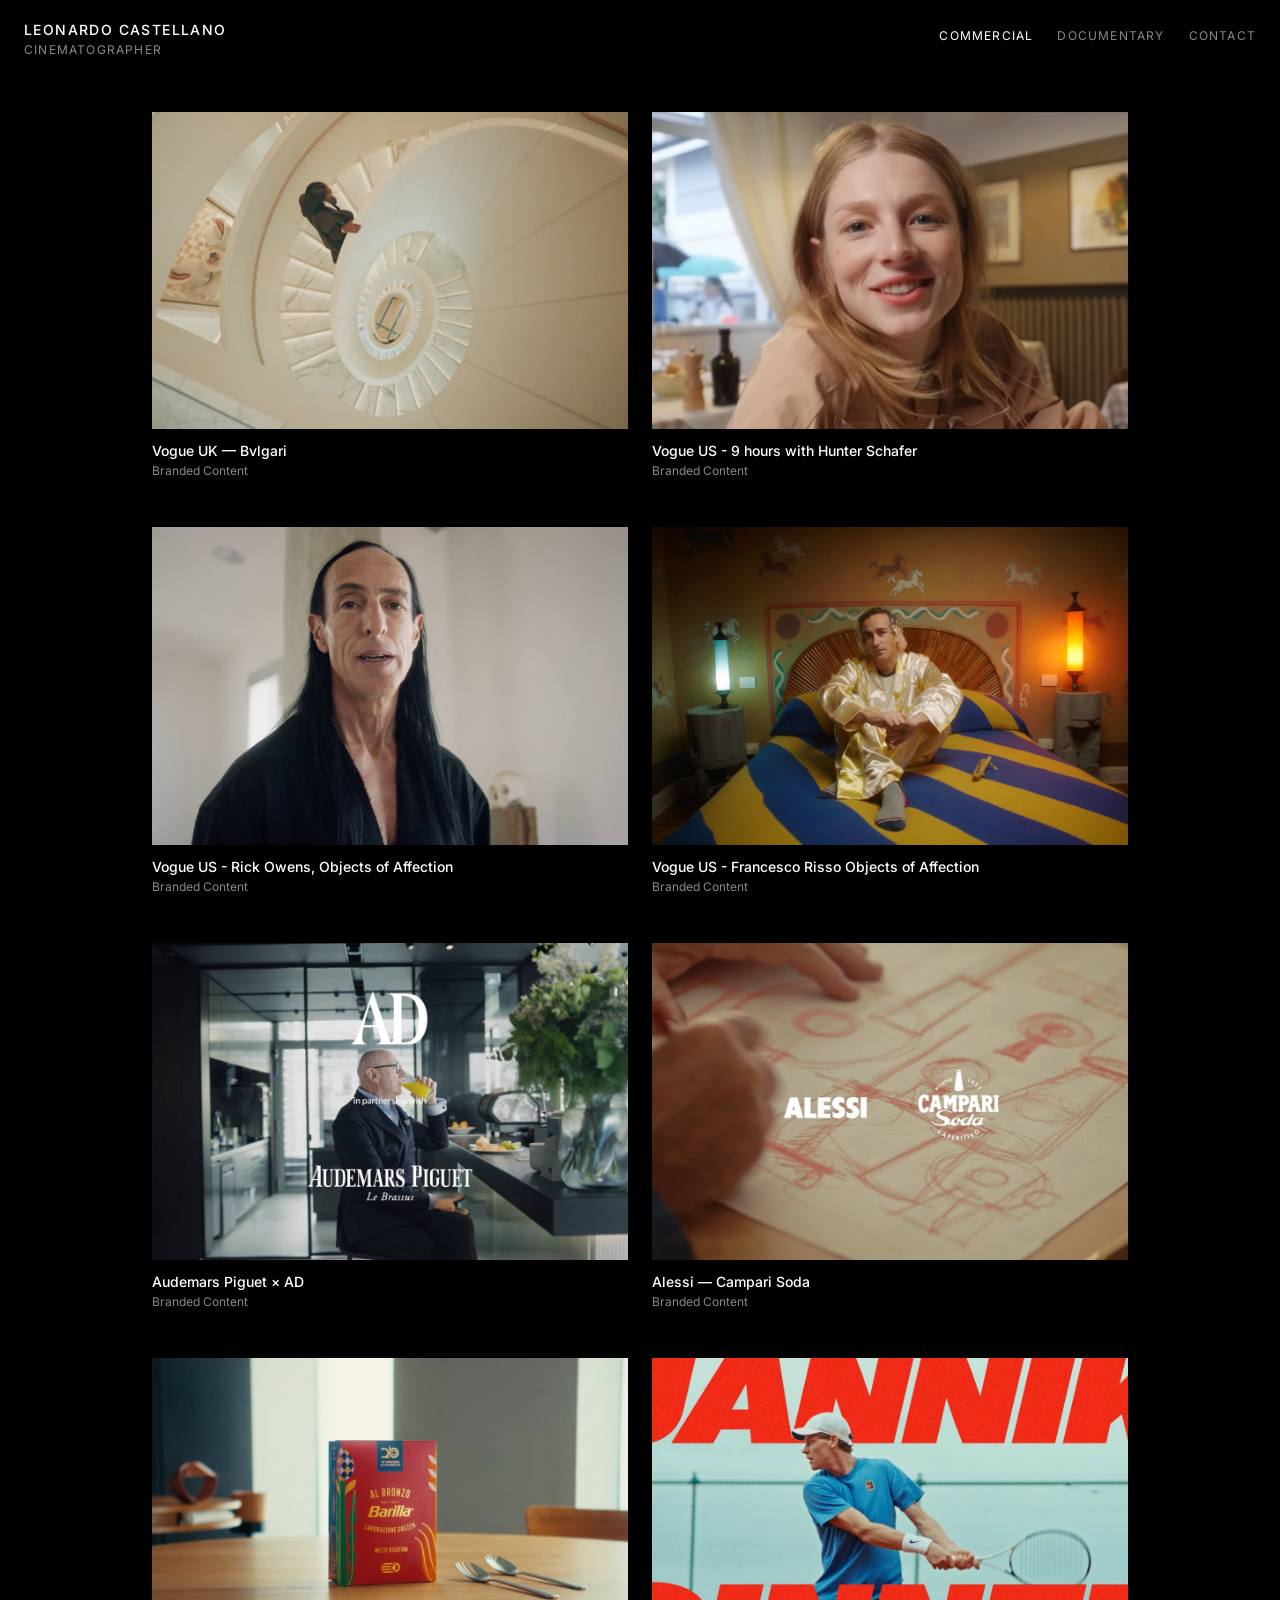
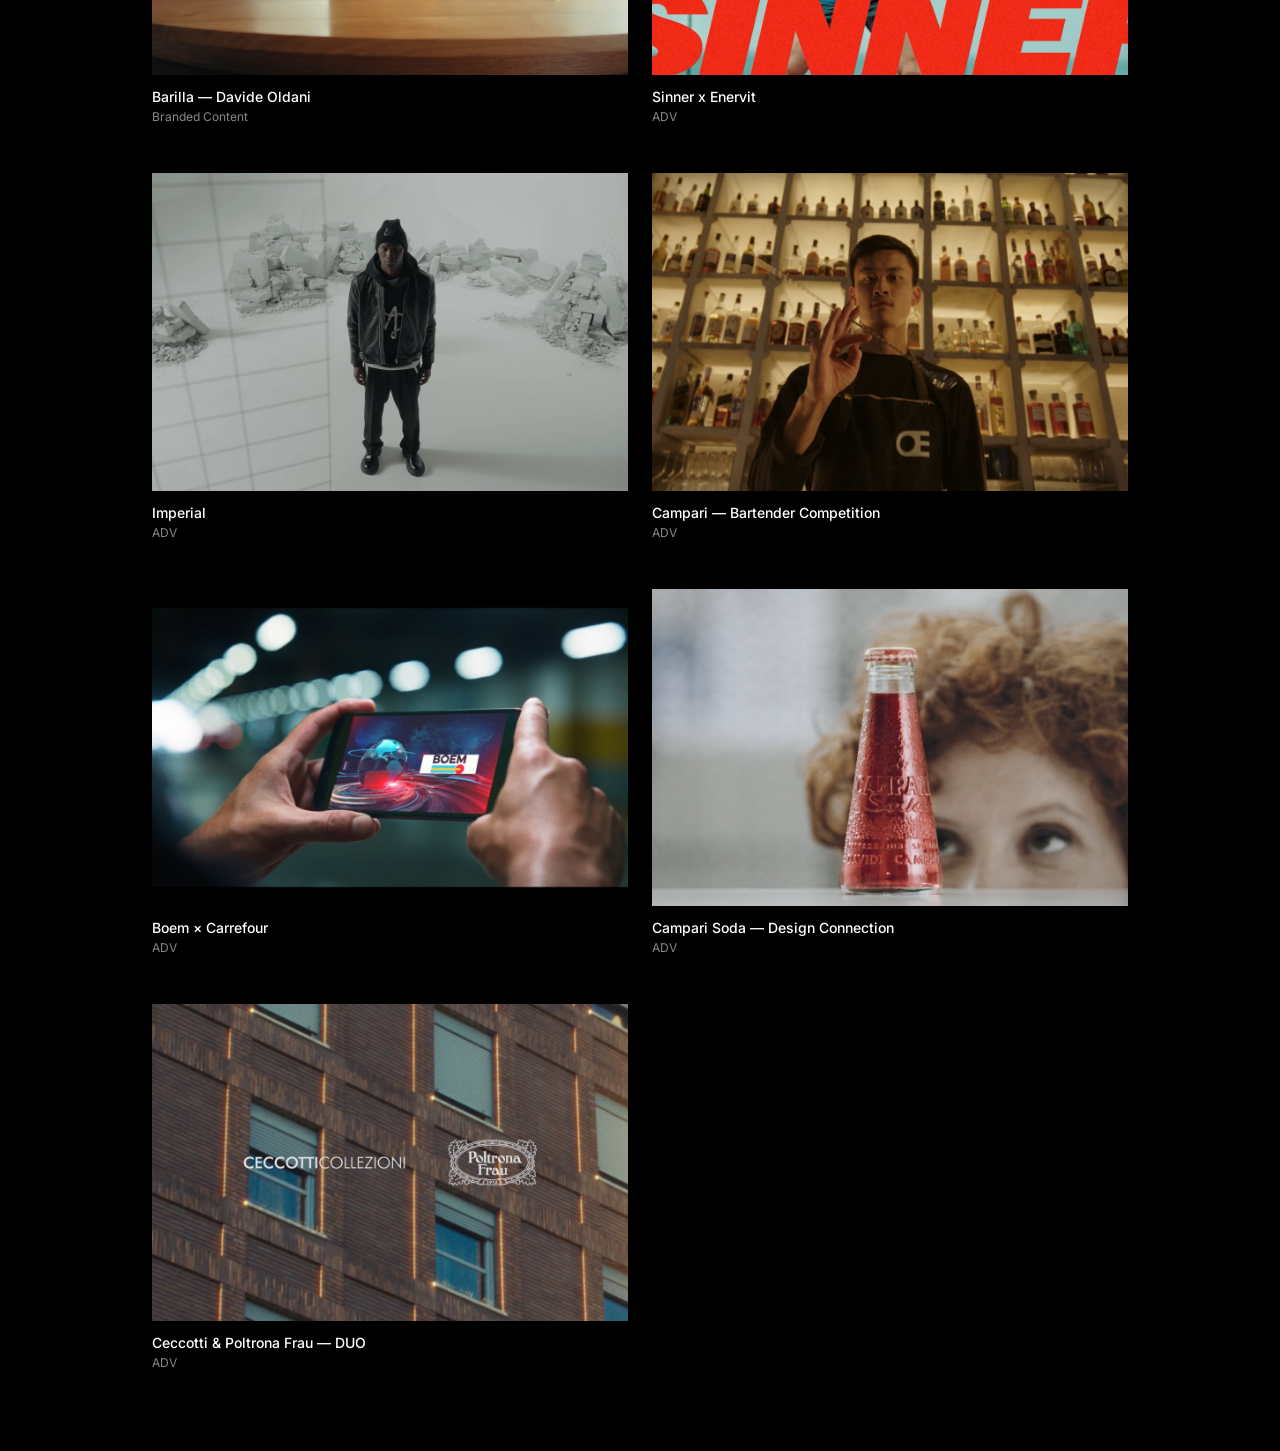
==== index.html @ 3273410c "deploy: bfc79e829a1a0420938730c8685991fc75ec644e bambooflags/leonardocastellano-source@bfc79e829a1a0" ====
<!DOCTYPE html><html lang="en"> <head><meta charset="UTF-8"><meta name="viewport" content="width=device-width, initial-scale=1.0"><meta name="description" content="Cinematographer based in Milan. Commercial work for Hermès, Miu Miu, Vogue US, Campari, Audemars Piguet, Schwarzkopf, and more. Co-founder of Panino Films."><link rel="canonical" href="https://leonardocastellano.com/"><!-- Open Graph --><meta property="og:type" content="website"><meta property="og:url" content="https://leonardocastellano.com/"><meta property="og:title" content="Leonardo Castellano — Cinematographer"><meta property="og:description" content="Cinematographer based in Milan. Commercial work for Hermès, Miu Miu, Vogue US, Campari, Audemars Piguet, Schwarzkopf, and more. Co-founder of Panino Films."><meta property="og:site_name" content="Leonardo Castellano"><meta property="og:image" content="https://leonardocastellano.com/images/com_vogue.jpg"><meta property="og:image:width" content="1200"><meta property="og:image:height" content="800"><!-- Twitter Card --><meta name="twitter:card" content="summary_large_image"><meta name="twitter:title" content="Leonardo Castellano — Cinematographer"><meta name="twitter:description" content="Cinematographer based in Milan. Commercial work for Hermès, Miu Miu, Vogue US, Campari, Audemars Piguet, Schwarzkopf, and more. Co-founder of Panino Films."><meta name="twitter:image" content="https://leonardocastellano.com/images/com_vogue.jpg"><title>Leonardo Castellano — Cinematographer</title><link rel="preconnect" href="https://fonts.googleapis.com"><link rel="preconnect" href="https://fonts.gstatic.com" crossorigin><link href="https://fonts.googleapis.com/css2?family=Inter:wght@300;400;500&display=swap" rel="stylesheet"><link rel="icon" type="image/svg+xml" href="/favicon.svg"><link rel="icon" type="image/x-icon" href="/favicon.ico"><!-- JSON-LD structured data --><script type="application/ld+json">{"@context":"https://schema.org","@type":"Person","name":"Leonardo Castellano","jobTitle":"Cinematographer","url":"https://leonardocastellano.com","sameAs":["https://www.instagram.com/leocast_/","https://www.linkedin.com/in/leonardo-castellano-b38709131/","https://www.imdb.com/name/nm10635795/","https://vimeo.com/leonardocastellano"],"worksFor":{"@type":"Organization","name":"Panino Films","url":"https://www.paninofilms.com/"},"address":{"@type":"PostalAddress","addressLocality":"Milan","addressCountry":"IT"}}</script><link rel="stylesheet" href="/_astro/contact.DAn-F2_I.css"></head> <body class="min-h-screen bg-(--color-bg) text-(--color-text)">  <nav class="fixed top-0 left-0 right-0 z-50 flex items-start justify-between px-6 py-5 bg-(--color-bg)"> <div> <a href="/" class="block text-sm font-medium uppercase tracking-widest text-(--color-text) hover:opacity-70 transition-opacity">
Leonardo Castellano
</a> <span class="block text-xs uppercase tracking-widest text-(--color-muted) mt-0.5">
cinematographer
</span> </div> <ul class="flex gap-6 items-center mt-0.5"> <li> <a href="/" class="text-xs uppercase tracking-widest transition-colors text-(--color-text)"> Commercial </a> </li><li> <a href="/documentary" class="text-xs uppercase tracking-widest transition-colors text-(--color-muted) hover:text-(--color-text)"> Documentary </a> </li><li> <a href="/contact" class="text-xs uppercase tracking-widest transition-colors text-(--color-muted) hover:text-(--color-text)"> Contact </a> </li> </ul> </nav> <main class="pt-28 px-6 pb-20 max-w-5xl mx-auto"> <div class="grid grid-cols-1 md:grid-cols-2 gap-x-6 gap-y-12"> <article class="group cursor-pointer" data-vimeo="1166902913"> <div class="w-full overflow-hidden bg-(--color-placeholder)" style="aspect-ratio: 3/2;"> <img src="/images/vimeo_1166902913.jpg" alt="Vogue UK — Bvlgari" class="w-full h-full object-cover transition-opacity duration-300 group-hover:opacity-80"> </div> <div class="mt-3"> <p class="text-sm font-medium text-(--color-text)">Vogue UK — Bvlgari</p> <p class="text-xs text-(--color-muted) mt-0.5">Branded Content</p> </div> </article><article class="group cursor-pointer" data-vimeo="885307646"> <div class="w-full overflow-hidden bg-(--color-placeholder)" style="aspect-ratio: 3/2;"> <img src="/images/vimeo_885307646.jpg" alt="Vogue US - 9 hours with Hunter Schafer" class="w-full h-full object-cover transition-opacity duration-300 group-hover:opacity-80"> </div> <div class="mt-3"> <p class="text-sm font-medium text-(--color-text)">Vogue US - 9 hours with Hunter Schafer</p> <p class="text-xs text-(--color-muted) mt-0.5">Branded Content</p> </div> </article><article class="group cursor-pointer" data-vimeo="912319725"> <div class="w-full overflow-hidden bg-(--color-placeholder)" style="aspect-ratio: 3/2;"> <img src="/images/vimeo_912319725.jpg" alt="Vogue US - Rick Owens, Objects of Affection" class="w-full h-full object-cover transition-opacity duration-300 group-hover:opacity-80"> </div> <div class="mt-3"> <p class="text-sm font-medium text-(--color-text)">Vogue US - Rick Owens, Objects of Affection</p> <p class="text-xs text-(--color-muted) mt-0.5">Branded Content</p> </div> </article><article class="group cursor-pointer" data-vimeo="643561448"> <div class="w-full overflow-hidden bg-(--color-placeholder)" style="aspect-ratio: 3/2;"> <img src="/images/vimeo_643561448.jpg" alt="Vogue US - Francesco Risso Objects of Affection" class="w-full h-full object-cover transition-opacity duration-300 group-hover:opacity-80"> </div> <div class="mt-3"> <p class="text-sm font-medium text-(--color-text)">Vogue US - Francesco Risso Objects of Affection</p> <p class="text-xs text-(--color-muted) mt-0.5">Branded Content</p> </div> </article><article class="group cursor-pointer" data-vimeo="969770645"> <div class="w-full overflow-hidden bg-(--color-placeholder)" style="aspect-ratio: 3/2;"> <img src="/images/vimeo_969770645.jpg" alt="Audemars Piguet × AD" class="w-full h-full object-cover transition-opacity duration-300 group-hover:opacity-80"> </div> <div class="mt-3"> <p class="text-sm font-medium text-(--color-text)">Audemars Piguet × AD</p> <p class="text-xs text-(--color-muted) mt-0.5">Branded Content</p> </div> </article><article class="group cursor-pointer" data-vimeo="793425584"> <div class="w-full overflow-hidden bg-(--color-placeholder)" style="aspect-ratio: 3/2;"> <img src="/images/vimeo_793425584.jpg" alt="Alessi — Campari Soda" class="w-full h-full object-cover transition-opacity duration-300 group-hover:opacity-80"> </div> <div class="mt-3"> <p class="text-sm font-medium text-(--color-text)">Alessi — Campari Soda</p> <p class="text-xs text-(--color-muted) mt-0.5">Branded Content</p> </div> </article><article class="group cursor-pointer" data-vimeo="885730419"> <div class="w-full overflow-hidden bg-(--color-placeholder)" style="aspect-ratio: 3/2;"> <img src="/images/vimeo_885730419.jpg" alt="Barilla — Davide Oldani" class="w-full h-full object-cover transition-opacity duration-300 group-hover:opacity-80"> </div> <div class="mt-3"> <p class="text-sm font-medium text-(--color-text)">Barilla — Davide Oldani</p> <p class="text-xs text-(--color-muted) mt-0.5">Branded Content</p> </div> </article><article class="group cursor-pointer" data-vimeo="1167198374"> <div class="w-full overflow-hidden bg-(--color-placeholder)" style="aspect-ratio: 3/2;"> <img src="/images/vimeo_1167198374.jpg" alt="Sinner x Enervit" class="w-full h-full object-cover transition-opacity duration-300 group-hover:opacity-80"> </div> <div class="mt-3"> <p class="text-sm font-medium text-(--color-text)">Sinner x Enervit</p> <p class="text-xs text-(--color-muted) mt-0.5">ADV</p> </div> </article><article class="group cursor-pointer" data-vimeo="1019816028"> <div class="w-full overflow-hidden bg-(--color-placeholder)" style="aspect-ratio: 3/2;"> <img src="/images/vimeo_1019816028.jpg" alt="Imperial" class="w-full h-full object-cover transition-opacity duration-300 group-hover:opacity-80"> </div> <div class="mt-3"> <p class="text-sm font-medium text-(--color-text)">Imperial</p> <p class="text-xs text-(--color-muted) mt-0.5">ADV</p> </div> </article><article class="group cursor-pointer" data-vimeo="829504361"> <div class="w-full overflow-hidden bg-(--color-placeholder)" style="aspect-ratio: 3/2;"> <img src="/images/vimeo_829504361.jpg" alt="Campari — Bartender Competition" class="w-full h-full object-cover transition-opacity duration-300 group-hover:opacity-80"> </div> <div class="mt-3"> <p class="text-sm font-medium text-(--color-text)">Campari — Bartender Competition</p> <p class="text-xs text-(--color-muted) mt-0.5">ADV</p> </div> </article><article class="group cursor-pointer" data-vimeo="1013064742"> <div class="w-full overflow-hidden bg-(--color-placeholder)" style="aspect-ratio: 3/2;"> <img src="/images/vimeo_1013064742.jpg" alt="Boem × Carrefour" class="w-full h-full object-cover transition-opacity duration-300 group-hover:opacity-80"> </div> <div class="mt-3"> <p class="text-sm font-medium text-(--color-text)">Boem × Carrefour</p> <p class="text-xs text-(--color-muted) mt-0.5">ADV</p> </div> </article><article class="group cursor-pointer" data-vimeo="500476100"> <div class="w-full overflow-hidden bg-(--color-placeholder)" style="aspect-ratio: 3/2;"> <img src="/images/vimeo_500476100.jpg" alt="Campari Soda — Design Connection" class="w-full h-full object-cover transition-opacity duration-300 group-hover:opacity-80"> </div> <div class="mt-3"> <p class="text-sm font-medium text-(--color-text)">Campari Soda — Design Connection</p> <p class="text-xs text-(--color-muted) mt-0.5">ADV</p> </div> </article><article class="group cursor-pointer" data-vimeo="822110959"> <div class="w-full overflow-hidden bg-(--color-placeholder)" style="aspect-ratio: 3/2;"> <img src="/images/vimeo_822110959.jpg" alt="Ceccotti &#38; Poltrona Frau — DUO" class="w-full h-full object-cover transition-opacity duration-300 group-hover:opacity-80"> </div> <div class="mt-3"> <p class="text-sm font-medium text-(--color-text)">Ceccotti &amp; Poltrona Frau — DUO</p> <p class="text-xs text-(--color-muted) mt-0.5">ADV</p> </div> </article> </div> </main>  <div id="lightbox" class="fixed inset-0 z-[200] flex items-center justify-center bg-black/95 opacity-0 pointer-events-none transition-opacity duration-300" role="dialog" aria-modal="true" aria-label="Video player"> <button id="lightbox-close" class="absolute top-5 right-6 text-2xl leading-none text-white/50 hover:text-white transition-colors" aria-label="Close">✕</button> <div class="w-[90vw] max-w-4xl" style="aspect-ratio: 16/9;"> <iframe id="lightbox-iframe" class="w-full h-full" frameborder="0" allow="autoplay; fullscreen; picture-in-picture" allowfullscreen></iframe> </div> </div> <script type="module">const o=document.getElementById("lightbox"),c=document.getElementById("lightbox-iframe"),d=document.getElementById("lightbox-close");function s(e){c.src=e,o.classList.remove("opacity-0","pointer-events-none"),document.body.style.overflow="hidden"}function n(){o.classList.add("opacity-0","pointer-events-none"),c.src="",document.body.style.overflow=""}d?.addEventListener("click",n);o.addEventListener("click",e=>{e.target===o&&n()});document.addEventListener("keydown",e=>{e.key==="Escape"&&n()});document.querySelectorAll("[data-vimeo]").forEach(e=>{e.addEventListener("click",()=>{const t=e.dataset.vimeo,i=e.dataset.vimeoHash;if(t){const a=i?`&h=${i}`:"";s(`https://player.vimeo.com/video/${t}?autoplay=1${a}&color=ffffff&title=0&byline=0&portrait=0`)}})});document.querySelectorAll("[data-youtube]").forEach(e=>{e.addEventListener("click",()=>{const t=e.dataset.youtube;t&&s(`https://www.youtube.com/embed/${t}?autoplay=1`)})});</script> </body></html>
---- _astro/contact.DAn-F2_I.css ----
/*! tailwindcss v4.1.18 | MIT License | https://tailwindcss.com */@layer properties{@supports (((-webkit-hyphens:none)) and (not (margin-trim:inline))) or ((-moz-orient:inline) and (not (color:rgb(from red r g b)))){*,:before,:after,::backdrop{--tw-leading:initial;--tw-font-weight:initial;--tw-tracking:initial;--tw-backdrop-blur:initial;--tw-backdrop-brightness:initial;--tw-backdrop-contrast:initial;--tw-backdrop-grayscale:initial;--tw-backdrop-hue-rotate:initial;--tw-backdrop-invert:initial;--tw-backdrop-opacity:initial;--tw-backdrop-saturate:initial;--tw-backdrop-sepia:initial;--tw-duration:initial}}}@layer theme{:root,:host{--font-sans:"Inter",sans-serif;--font-mono:ui-monospace,SFMono-Regular,Menlo,Monaco,Consolas,"Liberation Mono","Courier New",monospace;--color-black:#000;--color-white:#fff;--spacing:.25rem;--container-4xl:56rem;--container-5xl:64rem;--text-xs:.75rem;--text-xs--line-height:calc(1/.75);--text-sm:.875rem;--text-sm--line-height:calc(1.25/.875);--text-lg:1.125rem;--text-lg--line-height:calc(1.75/1.125);--text-2xl:1.5rem;--text-2xl--line-height:calc(2/1.5);--font-weight-light:300;--font-weight-medium:500;--tracking-wide:.025em;--tracking-widest:.1em;--default-transition-duration:.15s;--default-transition-timing-function:cubic-bezier(.4,0,.2,1);--default-font-family:var(--font-sans);--default-mono-font-family:var(--font-mono);--color-bg:#000;--color-text:#fff;--color-muted:#888;--color-placeholder:#1a1a1a}}@layer base{*,:after,:before,::backdrop{box-sizing:border-box;border:0 solid;margin:0;padding:0}::file-selector-button{box-sizing:border-box;border:0 solid;margin:0;padding:0}html,:host{-webkit-text-size-adjust:100%;tab-size:4;line-height:1.5;font-family:var(--default-font-family,ui-sans-serif,system-ui,sans-serif,"Apple Color Emoji","Segoe UI Emoji","Segoe UI Symbol","Noto Color Emoji");font-feature-settings:var(--default-font-feature-settings,normal);font-variation-settings:var(--default-font-variation-settings,normal);-webkit-tap-highlight-color:transparent}hr{height:0;color:inherit;border-top-width:1px}abbr:where([title]){-webkit-text-decoration:underline dotted;text-decoration:underline dotted}h1,h2,h3,h4,h5,h6{font-size:inherit;font-weight:inherit}a{color:inherit;-webkit-text-decoration:inherit;text-decoration:inherit}b,strong{font-weight:bolder}code,kbd,samp,pre{font-family:var(--default-mono-font-family,ui-monospace,SFMono-Regular,Menlo,Monaco,Consolas,"Liberation Mono","Courier New",monospace);font-feature-settings:var(--default-mono-font-feature-settings,normal);font-variation-settings:var(--default-mono-font-variation-settings,normal);font-size:1em}small{font-size:80%}sub,sup{vertical-align:baseline;font-size:75%;line-height:0;position:relative}sub{bottom:-.25em}sup{top:-.5em}table{text-indent:0;border-color:inherit;border-collapse:collapse}:-moz-focusring{outline:auto}progress{vertical-align:baseline}summary{display:list-item}ol,ul,menu{list-style:none}img,svg,video,canvas,audio,iframe,embed,object{vertical-align:middle;display:block}img,video{max-width:100%;height:auto}button,input,select,optgroup,textarea{font:inherit;font-feature-settings:inherit;font-variation-settings:inherit;letter-spacing:inherit;color:inherit;opacity:1;background-color:#0000;border-radius:0}::file-selector-button{font:inherit;font-feature-settings:inherit;font-variation-settings:inherit;letter-spacing:inherit;color:inherit;opacity:1;background-color:#0000;border-radius:0}:where(select:is([multiple],[size])) optgroup{font-weight:bolder}:where(select:is([multiple],[size])) optgroup option{padding-inline-start:20px}::file-selector-button{margin-inline-end:4px}::placeholder{opacity:1}@supports (not ((-webkit-appearance:-apple-pay-button))) or (contain-intrinsic-size:1px){::placeholder{color:currentColor}@supports (color:color-mix(in lab,red,red)){::placeholder{color:color-mix(in oklab,currentcolor 50%,transparent)}}}textarea{resize:vertical}::-webkit-search-decoration{-webkit-appearance:none}::-webkit-date-and-time-value{min-height:1lh;text-align:inherit}::-webkit-datetime-edit{display:inline-flex}::-webkit-datetime-edit-fields-wrapper{padding:0}::-webkit-datetime-edit{padding-block:0}::-webkit-datetime-edit-year-field{padding-block:0}::-webkit-datetime-edit-month-field{padding-block:0}::-webkit-datetime-edit-day-field{padding-block:0}::-webkit-datetime-edit-hour-field{padding-block:0}::-webkit-datetime-edit-minute-field{padding-block:0}::-webkit-datetime-edit-second-field{padding-block:0}::-webkit-datetime-edit-millisecond-field{padding-block:0}::-webkit-datetime-edit-meridiem-field{padding-block:0}::-webkit-calendar-picker-indicator{line-height:1}:-moz-ui-invalid{box-shadow:none}button,input:where([type=button],[type=reset],[type=submit]){appearance:button}::file-selector-button{appearance:button}::-webkit-inner-spin-button{height:auto}::-webkit-outer-spin-button{height:auto}[hidden]:where(:not([hidden=until-found])){display:none!important}}@layer components;@layer utilities{.pointer-events-none{pointer-events:none}.absolute{position:absolute}.fixed{position:fixed}.static{position:static}.inset-0{inset:calc(var(--spacing)*0)}.top-0{top:calc(var(--spacing)*0)}.top-5{top:calc(var(--spacing)*5)}.right-0{right:calc(var(--spacing)*0)}.right-6{right:calc(var(--spacing)*6)}.left-0{left:calc(var(--spacing)*0)}.z-50{z-index:50}.z-\[200\]{z-index:200}.mx-auto{margin-inline:auto}.mt-0\.5{margin-top:calc(var(--spacing)*.5)}.mt-3{margin-top:calc(var(--spacing)*3)}.mt-10{margin-top:calc(var(--spacing)*10)}.block{display:block}.flex{display:flex}.grid{display:grid}.hidden{display:none}.h-full{height:100%}.min-h-\[60vh\]{min-height:60vh}.min-h-screen{min-height:100vh}.w-\[90vw\]{width:90vw}.w-full{width:100%}.max-w-4xl{max-width:var(--container-4xl)}.max-w-5xl{max-width:var(--container-5xl)}.cursor-default{cursor:default}.cursor-pointer{cursor:pointer}.grid-cols-1{grid-template-columns:repeat(1,minmax(0,1fr))}.flex-col{flex-direction:column}.flex-wrap{flex-wrap:wrap}.items-center{align-items:center}.items-start{align-items:flex-start}.justify-between{justify-content:space-between}.justify-center{justify-content:center}.gap-6{gap:calc(var(--spacing)*6)}.gap-8{gap:calc(var(--spacing)*8)}.gap-x-6{column-gap:calc(var(--spacing)*6)}.gap-x-8{column-gap:calc(var(--spacing)*8)}.gap-y-4{row-gap:calc(var(--spacing)*4)}.gap-y-12{row-gap:calc(var(--spacing)*12)}.overflow-hidden{overflow:hidden}.bg-\(--color-bg\){background-color:var(--color-bg)}.bg-\(--color-placeholder\){background-color:var(--color-placeholder)}.bg-black\/95{background-color:#000000f2}@supports (color:color-mix(in lab,red,red)){.bg-black\/95{background-color:color-mix(in oklab,var(--color-black)95%,transparent)}}.object-cover{object-fit:cover}.px-6{padding-inline:calc(var(--spacing)*6)}.py-5{padding-block:calc(var(--spacing)*5)}.pt-28{padding-top:calc(var(--spacing)*28)}.pb-20{padding-bottom:calc(var(--spacing)*20)}.text-center{text-align:center}.text-2xl{font-size:var(--text-2xl);line-height:var(--tw-leading,var(--text-2xl--line-height))}.text-lg{font-size:var(--text-lg);line-height:var(--tw-leading,var(--text-lg--line-height))}.text-sm{font-size:var(--text-sm);line-height:var(--tw-leading,var(--text-sm--line-height))}.text-xs{font-size:var(--text-xs);line-height:var(--tw-leading,var(--text-xs--line-height))}.leading-none{--tw-leading:1;line-height:1}.font-light{--tw-font-weight:var(--font-weight-light);font-weight:var(--font-weight-light)}.font-medium{--tw-font-weight:var(--font-weight-medium);font-weight:var(--font-weight-medium)}.tracking-wide{--tw-tracking:var(--tracking-wide);letter-spacing:var(--tracking-wide)}.tracking-widest{--tw-tracking:var(--tracking-widest);letter-spacing:var(--tracking-widest)}.break-all{word-break:break-all}.text-\(--color-muted\){color:var(--color-muted)}.text-\(--color-text\){color:var(--color-text)}.text-white\/50{color:#ffffff80}@supports (color:color-mix(in lab,red,red)){.text-white\/50{color:color-mix(in oklab,var(--color-white)50%,transparent)}}.uppercase{text-transform:uppercase}.opacity-0{opacity:0}.backdrop-blur{--tw-backdrop-blur:blur(8px);-webkit-backdrop-filter:var(--tw-backdrop-blur,)var(--tw-backdrop-brightness,)var(--tw-backdrop-contrast,)var(--tw-backdrop-grayscale,)var(--tw-backdrop-hue-rotate,)var(--tw-backdrop-invert,)var(--tw-backdrop-opacity,)var(--tw-backdrop-saturate,)var(--tw-backdrop-sepia,);backdrop-filter:var(--tw-backdrop-blur,)var(--tw-backdrop-brightness,)var(--tw-backdrop-contrast,)var(--tw-backdrop-grayscale,)var(--tw-backdrop-hue-rotate,)var(--tw-backdrop-invert,)var(--tw-backdrop-opacity,)var(--tw-backdrop-saturate,)var(--tw-backdrop-sepia,)}.transition-colors{transition-property:color,background-color,border-color,outline-color,text-decoration-color,fill,stroke,--tw-gradient-from,--tw-gradient-via,--tw-gradient-to;transition-timing-function:var(--tw-ease,var(--default-transition-timing-function));transition-duration:var(--tw-duration,var(--default-transition-duration))}.transition-opacity{transition-property:opacity;transition-timing-function:var(--tw-ease,var(--default-transition-timing-function));transition-duration:var(--tw-duration,var(--default-transition-duration))}.duration-300{--tw-duration:.3s;transition-duration:.3s}@media(hover:hover){.group-hover\:opacity-80:is(:where(.group):hover *){opacity:.8}.hover\:text-\(--color-muted\):hover{color:var(--color-muted)}.hover\:text-\(--color-text\):hover{color:var(--color-text)}.hover\:text-white:hover{color:var(--color-white)}.hover\:opacity-70:hover{opacity:.7}}@media(min-width:48rem){.md\:grid-cols-2{grid-template-columns:repeat(2,minmax(0,1fr))}.md\:text-2xl{font-size:var(--text-2xl);line-height:var(--tw-leading,var(--text-2xl--line-height))}}}html{background-color:var(--color-bg);color:var(--color-text);font-family:var(--font-sans)}*{box-sizing:border-box}@property --tw-leading{syntax:"*";inherits:false}@property --tw-font-weight{syntax:"*";inherits:false}@property --tw-tracking{syntax:"*";inherits:false}@property --tw-backdrop-blur{syntax:"*";inherits:false}@property --tw-backdrop-brightness{syntax:"*";inherits:false}@property --tw-backdrop-contrast{syntax:"*";inherits:false}@property --tw-backdrop-grayscale{syntax:"*";inherits:false}@property --tw-backdrop-hue-rotate{syntax:"*";inherits:false}@property --tw-backdrop-invert{syntax:"*";inherits:false}@property --tw-backdrop-opacity{syntax:"*";inherits:false}@property --tw-backdrop-saturate{syntax:"*";inherits:false}@property --tw-backdrop-sepia{syntax:"*";inherits:false}@property --tw-duration{syntax:"*";inherits:false}
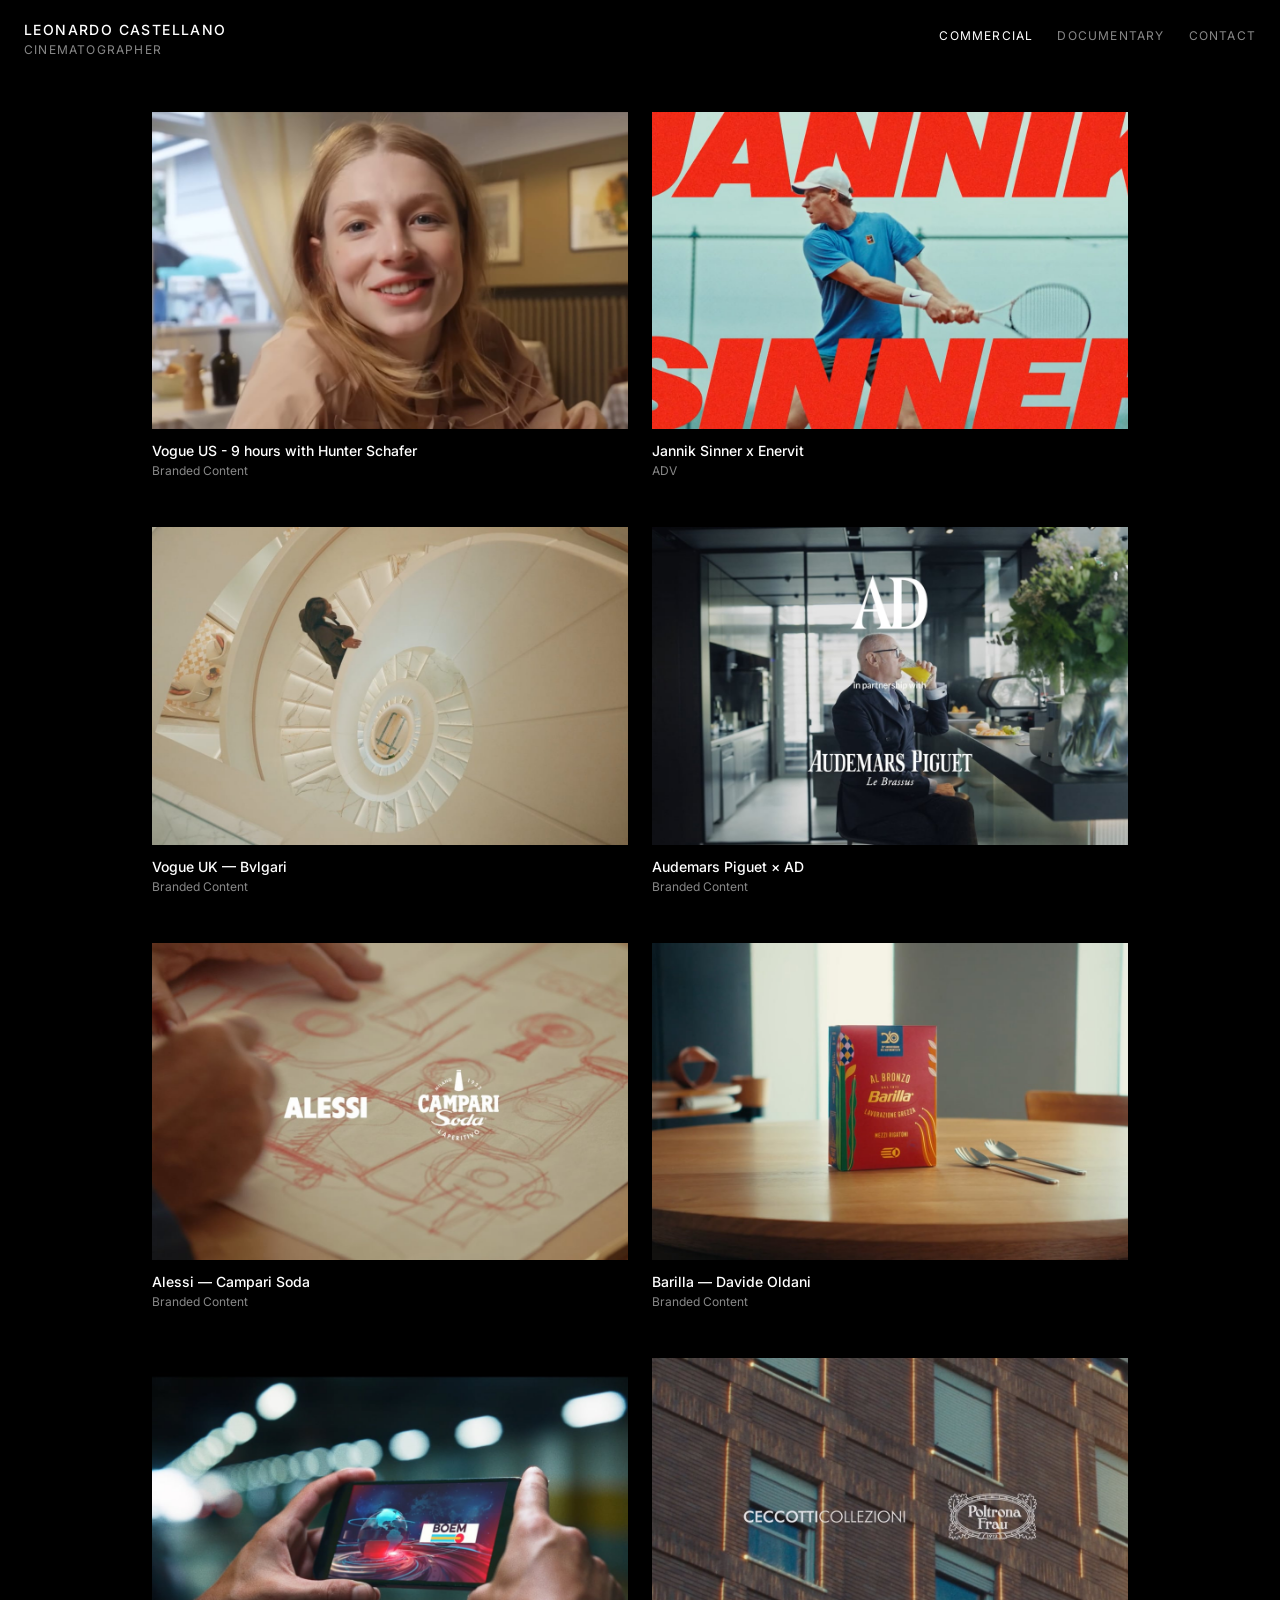
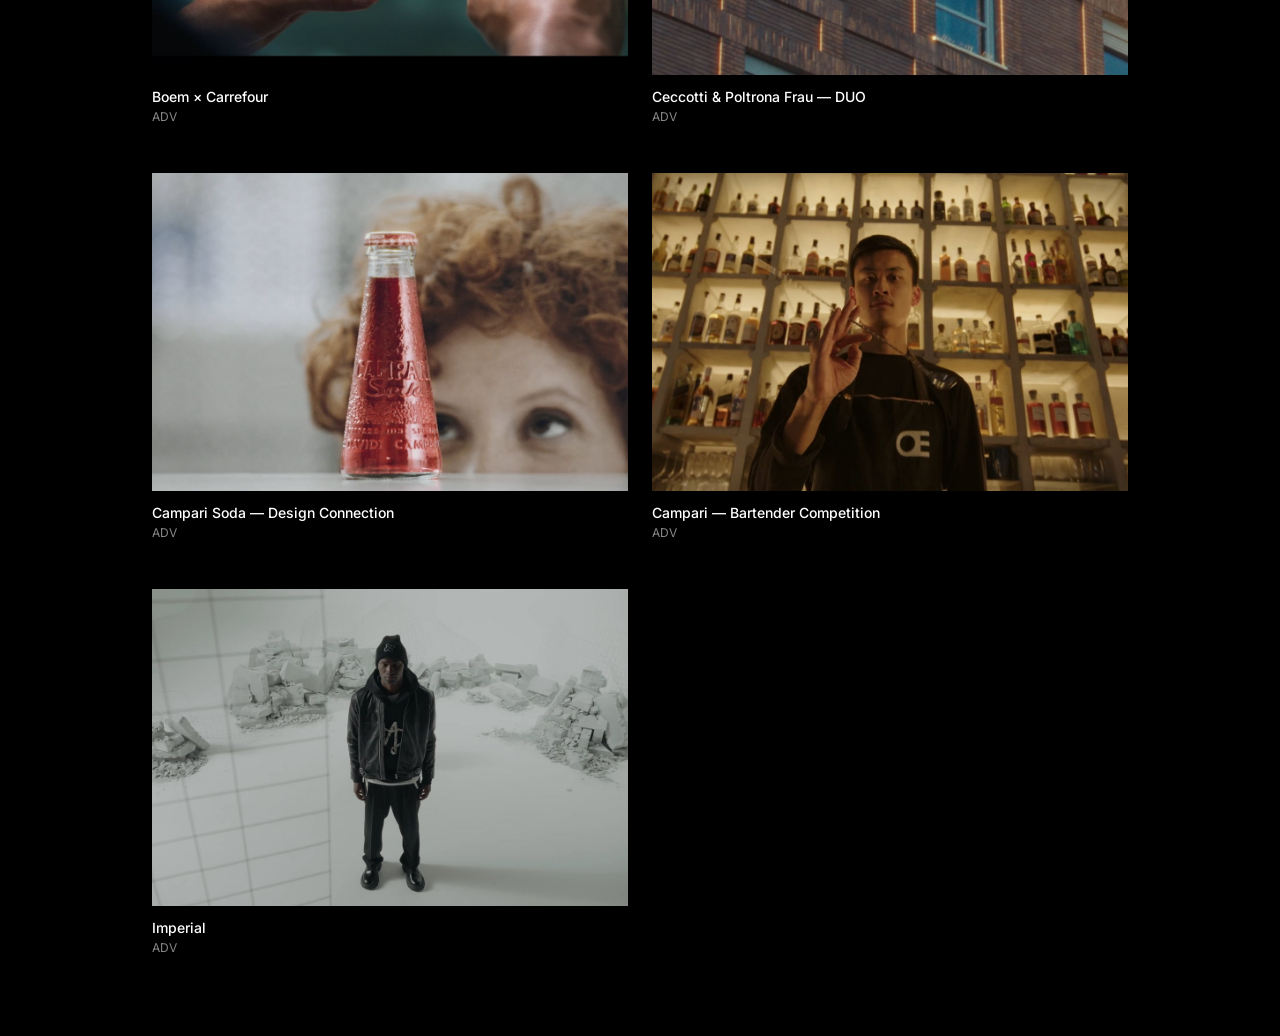
==== commit a0cefa62: "deploy: 3b341d45fa34cdeeb6518a6e934113beca490e65 bambooflags/leonardocastellano-source@3b341d45fa34c" ====
--- a/index.html
+++ b/index.html
@@ -1,5 +1,5 @@
-<!DOCTYPE html><html lang="en"> <head><meta charset="UTF-8"><meta name="viewport" content="width=device-width, initial-scale=1.0"><meta name="description" content="Cinematographer based in Milan. Commercial work for Hermès, Miu Miu, Vogue US, Campari, Audemars Piguet, Schwarzkopf, and more. Co-founder of Panino Films."><link rel="canonical" href="https://leonardocastellano.com/"><!-- Open Graph --><meta property="og:type" content="website"><meta property="og:url" content="https://leonardocastellano.com/"><meta property="og:title" content="Leonardo Castellano — Cinematographer"><meta property="og:description" content="Cinematographer based in Milan. Commercial work for Hermès, Miu Miu, Vogue US, Campari, Audemars Piguet, Schwarzkopf, and more. Co-founder of Panino Films."><meta property="og:site_name" content="Leonardo Castellano"><meta property="og:image" content="https://leonardocastellano.com/images/com_vogue.jpg"><meta property="og:image:width" content="1200"><meta property="og:image:height" content="800"><!-- Twitter Card --><meta name="twitter:card" content="summary_large_image"><meta name="twitter:title" content="Leonardo Castellano — Cinematographer"><meta name="twitter:description" content="Cinematographer based in Milan. Commercial work for Hermès, Miu Miu, Vogue US, Campari, Audemars Piguet, Schwarzkopf, and more. Co-founder of Panino Films."><meta name="twitter:image" content="https://leonardocastellano.com/images/com_vogue.jpg"><title>Leonardo Castellano — Cinematographer</title><link rel="preconnect" href="https://fonts.googleapis.com"><link rel="preconnect" href="https://fonts.gstatic.com" crossorigin><link href="https://fonts.googleapis.com/css2?family=Inter:wght@300;400;500&display=swap" rel="stylesheet"><link rel="icon" type="image/svg+xml" href="/favicon.svg"><link rel="icon" type="image/x-icon" href="/favicon.ico"><!-- JSON-LD structured data --><script type="application/ld+json">{"@context":"https://schema.org","@type":"Person","name":"Leonardo Castellano","jobTitle":"Cinematographer","url":"https://leonardocastellano.com","sameAs":["https://www.instagram.com/leocast_/","https://www.linkedin.com/in/leonardo-castellano-b38709131/","https://www.imdb.com/name/nm10635795/","https://vimeo.com/leonardocastellano"],"worksFor":{"@type":"Organization","name":"Panino Films","url":"https://www.paninofilms.com/"},"address":{"@type":"PostalAddress","addressLocality":"Milan","addressCountry":"IT"}}</script><link rel="stylesheet" href="/_astro/contact.DAn-F2_I.css"></head> <body class="min-h-screen bg-(--color-bg) text-(--color-text)">  <nav class="fixed top-0 left-0 right-0 z-50 flex items-start justify-between px-6 py-5 bg-(--color-bg)"> <div> <a href="/" class="block text-sm font-medium uppercase tracking-widest text-(--color-text) hover:opacity-70 transition-opacity">
+<!DOCTYPE html><html lang="en"> <head><meta charset="UTF-8"><meta name="viewport" content="width=device-width, initial-scale=1.0"><meta name="description" content="Cinematographer based in Milan. Commercial work for Hermès, Miu Miu, Vogue US, Campari, Audemars Piguet, Schwarzkopf, and more. Co-founder of Panino Films."><link rel="canonical" href="https://leonardocastellano.com/"><!-- Open Graph --><meta property="og:type" content="website"><meta property="og:url" content="https://leonardocastellano.com/"><meta property="og:title" content="Leonardo Castellano — Cinematographer"><meta property="og:description" content="Cinematographer based in Milan. Commercial work for Hermès, Miu Miu, Vogue US, Campari, Audemars Piguet, Schwarzkopf, and more. Co-founder of Panino Films."><meta property="og:site_name" content="Leonardo Castellano"><meta property="og:image" content="https://leonardocastellano.com/images/com_vogue.jpg"><meta property="og:image:width" content="1200"><meta property="og:image:height" content="800"><!-- Twitter Card --><meta name="twitter:card" content="summary_large_image"><meta name="twitter:title" content="Leonardo Castellano — Cinematographer"><meta name="twitter:description" content="Cinematographer based in Milan. Commercial work for Hermès, Miu Miu, Vogue US, Campari, Audemars Piguet, Schwarzkopf, and more. Co-founder of Panino Films."><meta name="twitter:image" content="https://leonardocastellano.com/images/com_vogue.jpg"><title>Leonardo Castellano — Cinematographer</title><link rel="preconnect" href="https://fonts.googleapis.com"><link rel="preconnect" href="https://fonts.gstatic.com" crossorigin><link href="https://fonts.googleapis.com/css2?family=Inter:wght@300;400;500&display=swap" rel="stylesheet"><link rel="icon" type="image/svg+xml" href="/favicon.svg"><link rel="icon" type="image/x-icon" href="/favicon.ico"><!-- JSON-LD structured data --><script type="application/ld+json">{"@context":"https://schema.org","@type":"Person","name":"Leonardo Castellano","jobTitle":"Cinematographer","url":"https://leonardocastellano.com","sameAs":["https://www.instagram.com/leocast_/","https://www.linkedin.com/in/leonardo-castellano-b38709131/","https://www.imdb.com/name/nm10635795/","https://vimeo.com/leonardocastellano"],"worksFor":{"@type":"Organization","name":"Panino Films","url":"https://www.paninofilms.com/"},"address":{"@type":"PostalAddress","addressLocality":"Milan","addressCountry":"IT"}}</script><link rel="stylesheet" href="/_astro/contact.BIBNfQE3.css"></head> <body class="min-h-screen bg-(--color-bg) text-(--color-text)">  <nav class="fixed top-0 left-0 right-0 z-50 bg-(--color-bg)"> <div class="flex items-start justify-between px-6 py-5"> <div> <a href="/" class="block text-sm font-medium uppercase tracking-widest text-(--color-text) hover:opacity-70 transition-opacity">
 Leonardo Castellano
 </a> <span class="block text-xs uppercase tracking-widest text-(--color-muted) mt-0.5">
 cinematographer
-</span> </div> <ul class="flex gap-6 items-center mt-0.5"> <li> <a href="/" class="text-xs uppercase tracking-widest transition-colors text-(--color-text)"> Commercial </a> </li><li> <a href="/documentary" class="text-xs uppercase tracking-widest transition-colors text-(--color-muted) hover:text-(--color-text)"> Documentary </a> </li><li> <a href="/contact" class="text-xs uppercase tracking-widest transition-colors text-(--color-muted) hover:text-(--color-text)"> Contact </a> </li> </ul> </nav> <main class="pt-28 px-6 pb-20 max-w-5xl mx-auto"> <div class="grid grid-cols-1 md:grid-cols-2 gap-x-6 gap-y-12"> <article class="group cursor-pointer" data-vimeo="1166902913"> <div class="w-full overflow-hidden bg-(--color-placeholder)" style="aspect-ratio: 3/2;"> <img src="/images/vimeo_1166902913.jpg" alt="Vogue UK — Bvlgari" class="w-full h-full object-cover transition-opacity duration-300 group-hover:opacity-80"> </div> <div class="mt-3"> <p class="text-sm font-medium text-(--color-text)">Vogue UK — Bvlgari</p> <p class="text-xs text-(--color-muted) mt-0.5">Branded Content</p> </div> </article><article class="group cursor-pointer" data-vimeo="885307646"> <div class="w-full overflow-hidden bg-(--color-placeholder)" style="aspect-ratio: 3/2;"> <img src="/images/vimeo_885307646.jpg" alt="Vogue US - 9 hours with Hunter Schafer" class="w-full h-full object-cover transition-opacity duration-300 group-hover:opacity-80"> </div> <div class="mt-3"> <p class="text-sm font-medium text-(--color-text)">Vogue US - 9 hours with Hunter Schafer</p> <p class="text-xs text-(--color-muted) mt-0.5">Branded Content</p> </div> </article><article class="group cursor-pointer" data-vimeo="912319725"> <div class="w-full overflow-hidden bg-(--color-placeholder)" style="aspect-ratio: 3/2;"> <img src="/images/vimeo_912319725.jpg" alt="Vogue US - Rick Owens, Objects of Affection" class="w-full h-full object-cover transition-opacity duration-300 group-hover:opacity-80"> </div> <div class="mt-3"> <p class="text-sm font-medium text-(--color-text)">Vogue US - Rick Owens, Objects of Affection</p> <p class="text-xs text-(--color-muted) mt-0.5">Branded Content</p> </div> </article><article class="group cursor-pointer" data-vimeo="643561448"> <div class="w-full overflow-hidden bg-(--color-placeholder)" style="aspect-ratio: 3/2;"> <img src="/images/vimeo_643561448.jpg" alt="Vogue US - Francesco Risso Objects of Affection" class="w-full h-full object-cover transition-opacity duration-300 group-hover:opacity-80"> </div> <div class="mt-3"> <p class="text-sm font-medium text-(--color-text)">Vogue US - Francesco Risso Objects of Affection</p> <p class="text-xs text-(--color-muted) mt-0.5">Branded Content</p> </div> </article><article class="group cursor-pointer" data-vimeo="969770645"> <div class="w-full overflow-hidden bg-(--color-placeholder)" style="aspect-ratio: 3/2;"> <img src="/images/vimeo_969770645.jpg" alt="Audemars Piguet × AD" class="w-full h-full object-cover transition-opacity duration-300 group-hover:opacity-80"> </div> <div class="mt-3"> <p class="text-sm font-medium text-(--color-text)">Audemars Piguet × AD</p> <p class="text-xs text-(--color-muted) mt-0.5">Branded Content</p> </div> </article><article class="group cursor-pointer" data-vimeo="793425584"> <div class="w-full overflow-hidden bg-(--color-placeholder)" style="aspect-ratio: 3/2;"> <img src="/images/vimeo_793425584.jpg" alt="Alessi — Campari Soda" class="w-full h-full object-cover transition-opacity duration-300 group-hover:opacity-80"> </div> <div class="mt-3"> <p class="text-sm font-medium text-(--color-text)">Alessi — Campari Soda</p> <p class="text-xs text-(--color-muted) mt-0.5">Branded Content</p> </div> </article><article class="group cursor-pointer" data-vimeo="885730419"> <div class="w-full overflow-hidden bg-(--color-placeholder)" style="aspect-ratio: 3/2;"> <img src="/images/vimeo_885730419.jpg" alt="Barilla — Davide Oldani" class="w-full h-full object-cover transition-opacity duration-300 group-hover:opacity-80"> </div> <div class="mt-3"> <p class="text-sm font-medium text-(--color-text)">Barilla — Davide Oldani</p> <p class="text-xs text-(--color-muted) mt-0.5">Branded Content</p> </div> </article><article class="group cursor-pointer" data-vimeo="1167198374"> <div class="w-full overflow-hidden bg-(--color-placeholder)" style="aspect-ratio: 3/2;"> <img src="/images/vimeo_1167198374.jpg" alt="Sinner x Enervit" class="w-full h-full object-cover transition-opacity duration-300 group-hover:opacity-80"> </div> <div class="mt-3"> <p class="text-sm font-medium text-(--color-text)">Sinner x Enervit</p> <p class="text-xs text-(--color-muted) mt-0.5">ADV</p> </div> </article><article class="group cursor-pointer" data-vimeo="1019816028"> <div class="w-full overflow-hidden bg-(--color-placeholder)" style="aspect-ratio: 3/2;"> <img src="/images/vimeo_1019816028.jpg" alt="Imperial" class="w-full h-full object-cover transition-opacity duration-300 group-hover:opacity-80"> </div> <div class="mt-3"> <p class="text-sm font-medium text-(--color-text)">Imperial</p> <p class="text-xs text-(--color-muted) mt-0.5">ADV</p> </div> </article><article class="group cursor-pointer" data-vimeo="829504361"> <div class="w-full overflow-hidden bg-(--color-placeholder)" style="aspect-ratio: 3/2;"> <img src="/images/vimeo_829504361.jpg" alt="Campari — Bartender Competition" class="w-full h-full object-cover transition-opacity duration-300 group-hover:opacity-80"> </div> <div class="mt-3"> <p class="text-sm font-medium text-(--color-text)">Campari — Bartender Competition</p> <p class="text-xs text-(--color-muted) mt-0.5">ADV</p> </div> </article><article class="group cursor-pointer" data-vimeo="1013064742"> <div class="w-full overflow-hidden bg-(--color-placeholder)" style="aspect-ratio: 3/2;"> <img src="/images/vimeo_1013064742.jpg" alt="Boem × Carrefour" class="w-full h-full object-cover transition-opacity duration-300 group-hover:opacity-80"> </div> <div class="mt-3"> <p class="text-sm font-medium text-(--color-text)">Boem × Carrefour</p> <p class="text-xs text-(--color-muted) mt-0.5">ADV</p> </div> </article><article class="group cursor-pointer" data-vimeo="500476100"> <div class="w-full overflow-hidden bg-(--color-placeholder)" style="aspect-ratio: 3/2;"> <img src="/images/vimeo_500476100.jpg" alt="Campari Soda — Design Connection" class="w-full h-full object-cover transition-opacity duration-300 group-hover:opacity-80"> </div> <div class="mt-3"> <p class="text-sm font-medium text-(--color-text)">Campari Soda — Design Connection</p> <p class="text-xs text-(--color-muted) mt-0.5">ADV</p> </div> </article><article class="group cursor-pointer" data-vimeo="822110959"> <div class="w-full overflow-hidden bg-(--color-placeholder)" style="aspect-ratio: 3/2;"> <img src="/images/vimeo_822110959.jpg" alt="Ceccotti &#38; Poltrona Frau — DUO" class="w-full h-full object-cover transition-opacity duration-300 group-hover:opacity-80"> </div> <div class="mt-3"> <p class="text-sm font-medium text-(--color-text)">Ceccotti &amp; Poltrona Frau — DUO</p> <p class="text-xs text-(--color-muted) mt-0.5">ADV</p> </div> </article> </div> </main>  <div id="lightbox" class="fixed inset-0 z-[200] flex items-center justify-center bg-black/95 opacity-0 pointer-events-none transition-opacity duration-300" role="dialog" aria-modal="true" aria-label="Video player"> <button id="lightbox-close" class="absolute top-5 right-6 text-2xl leading-none text-white/50 hover:text-white transition-colors" aria-label="Close">✕</button> <div class="w-[90vw] max-w-4xl" style="aspect-ratio: 16/9;"> <iframe id="lightbox-iframe" class="w-full h-full" frameborder="0" allow="autoplay; fullscreen; picture-in-picture" allowfullscreen></iframe> </div> </div> <script type="module">const o=document.getElementById("lightbox"),c=document.getElementById("lightbox-iframe"),d=document.getElementById("lightbox-close");function s(e){c.src=e,o.classList.remove("opacity-0","pointer-events-none"),document.body.style.overflow="hidden"}function n(){o.classList.add("opacity-0","pointer-events-none"),c.src="",document.body.style.overflow=""}d?.addEventListener("click",n);o.addEventListener("click",e=>{e.target===o&&n()});document.addEventListener("keydown",e=>{e.key==="Escape"&&n()});document.querySelectorAll("[data-vimeo]").forEach(e=>{e.addEventListener("click",()=>{const t=e.dataset.vimeo,i=e.dataset.vimeoHash;if(t){const a=i?`&h=${i}`:"";s(`https://player.vimeo.com/video/${t}?autoplay=1${a}&color=ffffff&title=0&byline=0&portrait=0`)}})});document.querySelectorAll("[data-youtube]").forEach(e=>{e.addEventListener("click",()=>{const t=e.dataset.youtube;t&&s(`https://www.youtube.com/embed/${t}?autoplay=1`)})});</script> </body></html>+</span> </div> <!-- Desktop links --> <ul class="hidden sm:flex gap-6 items-center mt-0.5"> <li> <a href="/" class="text-xs uppercase tracking-widest transition-colors text-(--color-text)"> Commercial </a> </li><li> <a href="/documentary" class="text-xs uppercase tracking-widest transition-colors text-(--color-muted) hover:text-(--color-text)"> Documentary </a> </li><li> <a href="/contact" class="text-xs uppercase tracking-widest transition-colors text-(--color-muted) hover:text-(--color-text)"> Contact </a> </li> </ul> <!-- Mobile hamburger --> <button id="nav-toggle" class="sm:hidden flex flex-col justify-center gap-[5px] mt-1 p-1 -mr-1" aria-label="Toggle menu"> <span id="bar1" class="block w-5 h-px bg-(--color-text) transition-all duration-200"></span> <span id="bar2" class="block w-5 h-px bg-(--color-text) transition-all duration-200"></span> <span id="bar3" class="block w-5 h-px bg-(--color-text) transition-all duration-200"></span> </button> </div> <!-- Mobile menu panel --> <div id="nav-menu" class="hidden sm:hidden px-6 pb-6"> <ul class="flex flex-col gap-5"> <li> <a href="/" class="text-xs uppercase tracking-widest transition-colors text-(--color-text)"> Commercial </a> </li><li> <a href="/documentary" class="text-xs uppercase tracking-widest transition-colors text-(--color-muted) hover:text-(--color-text)"> Documentary </a> </li><li> <a href="/contact" class="text-xs uppercase tracking-widest transition-colors text-(--color-muted) hover:text-(--color-text)"> Contact </a> </li> </ul> </div> </nav> <script type="module">const c=document.getElementById("nav-toggle"),t=document.getElementById("nav-menu"),e=document.getElementById("bar1"),s=document.getElementById("bar2"),a=document.getElementById("bar3");c?.addEventListener("click",()=>{const n=!t?.classList.contains("hidden");t?.classList.toggle("hidden"),n?(e?.classList.remove("translate-y-[6px]","rotate-45"),s?.classList.remove("opacity-0"),a?.classList.remove("-translate-y-[6px]","-rotate-45")):(e?.classList.add("translate-y-[6px]","rotate-45"),s?.classList.add("opacity-0"),a?.classList.add("-translate-y-[6px]","-rotate-45"))});</script> <main class="pt-28 px-6 pb-20 max-w-5xl mx-auto"> <div class="grid grid-cols-1 md:grid-cols-2 gap-x-6 gap-y-12"> <article class="group cursor-pointer" data-vimeo="885307646"> <div class="w-full overflow-hidden bg-(--color-placeholder)" style="aspect-ratio: 3/2;"> <img src="/images/vimeo_885307646.jpg" alt="Vogue US - 9 hours with Hunter Schafer" class="w-full h-full object-cover transition-opacity duration-300 group-hover:opacity-80"> </div> <div class="mt-3"> <p class="text-sm font-medium text-(--color-text)">Vogue US - 9 hours with Hunter Schafer</p> <p class="text-xs text-(--color-muted) mt-0.5">Branded Content</p> </div> </article><article class="group cursor-pointer" data-vimeo="1167198374"> <div class="w-full overflow-hidden bg-(--color-placeholder)" style="aspect-ratio: 3/2;"> <img src="/images/vimeo_1167198374.jpg" alt="Jannik Sinner x Enervit" class="w-full h-full object-cover transition-opacity duration-300 group-hover:opacity-80"> </div> <div class="mt-3"> <p class="text-sm font-medium text-(--color-text)">Jannik Sinner x Enervit</p> <p class="text-xs text-(--color-muted) mt-0.5">ADV</p> </div> </article><article class="group cursor-pointer" data-vimeo="1166902913"> <div class="w-full overflow-hidden bg-(--color-placeholder)" style="aspect-ratio: 3/2;"> <img src="/images/vimeo_1166902913.jpg" alt="Vogue UK — Bvlgari" class="w-full h-full object-cover transition-opacity duration-300 group-hover:opacity-80"> </div> <div class="mt-3"> <p class="text-sm font-medium text-(--color-text)">Vogue UK — Bvlgari</p> <p class="text-xs text-(--color-muted) mt-0.5">Branded Content</p> </div> </article><article class="group cursor-pointer" data-vimeo="969770645"> <div class="w-full overflow-hidden bg-(--color-placeholder)" style="aspect-ratio: 3/2;"> <img src="/images/vimeo_969770645.jpg" alt="Audemars Piguet × AD" class="w-full h-full object-cover transition-opacity duration-300 group-hover:opacity-80"> </div> <div class="mt-3"> <p class="text-sm font-medium text-(--color-text)">Audemars Piguet × AD</p> <p class="text-xs text-(--color-muted) mt-0.5">Branded Content</p> </div> </article><article class="group cursor-pointer" data-vimeo="793425584"> <div class="w-full overflow-hidden bg-(--color-placeholder)" style="aspect-ratio: 3/2;"> <img src="/images/vimeo_793425584.jpg" alt="Alessi — Campari Soda" class="w-full h-full object-cover transition-opacity duration-300 group-hover:opacity-80"> </div> <div class="mt-3"> <p class="text-sm font-medium text-(--color-text)">Alessi — Campari Soda</p> <p class="text-xs text-(--color-muted) mt-0.5">Branded Content</p> </div> </article><article class="group cursor-pointer" data-vimeo="885730419"> <div class="w-full overflow-hidden bg-(--color-placeholder)" style="aspect-ratio: 3/2;"> <img src="/images/vimeo_885730419.jpg" alt="Barilla — Davide Oldani" class="w-full h-full object-cover transition-opacity duration-300 group-hover:opacity-80"> </div> <div class="mt-3"> <p class="text-sm font-medium text-(--color-text)">Barilla — Davide Oldani</p> <p class="text-xs text-(--color-muted) mt-0.5">Branded Content</p> </div> </article><article class="group cursor-pointer" data-vimeo="1013064742"> <div class="w-full overflow-hidden bg-(--color-placeholder)" style="aspect-ratio: 3/2;"> <img src="/images/vimeo_1013064742.jpg" alt="Boem × Carrefour" class="w-full h-full object-cover transition-opacity duration-300 group-hover:opacity-80"> </div> <div class="mt-3"> <p class="text-sm font-medium text-(--color-text)">Boem × Carrefour</p> <p class="text-xs text-(--color-muted) mt-0.5">ADV</p> </div> </article><article class="group cursor-pointer" data-vimeo="822110959"> <div class="w-full overflow-hidden bg-(--color-placeholder)" style="aspect-ratio: 3/2;"> <img src="/images/vimeo_822110959.jpg" alt="Ceccotti &#38; Poltrona Frau — DUO" class="w-full h-full object-cover transition-opacity duration-300 group-hover:opacity-80"> </div> <div class="mt-3"> <p class="text-sm font-medium text-(--color-text)">Ceccotti &amp; Poltrona Frau — DUO</p> <p class="text-xs text-(--color-muted) mt-0.5">ADV</p> </div> </article><article class="group cursor-pointer" data-vimeo="500476100"> <div class="w-full overflow-hidden bg-(--color-placeholder)" style="aspect-ratio: 3/2;"> <img src="/images/vimeo_500476100.jpg" alt="Campari Soda — Design Connection" class="w-full h-full object-cover transition-opacity duration-300 group-hover:opacity-80"> </div> <div class="mt-3"> <p class="text-sm font-medium text-(--color-text)">Campari Soda — Design Connection</p> <p class="text-xs text-(--color-muted) mt-0.5">ADV</p> </div> </article><article class="group cursor-pointer" data-vimeo="829504361"> <div class="w-full overflow-hidden bg-(--color-placeholder)" style="aspect-ratio: 3/2;"> <img src="/images/vimeo_829504361.jpg" alt="Campari — Bartender Competition" class="w-full h-full object-cover transition-opacity duration-300 group-hover:opacity-80"> </div> <div class="mt-3"> <p class="text-sm font-medium text-(--color-text)">Campari — Bartender Competition</p> <p class="text-xs text-(--color-muted) mt-0.5">ADV</p> </div> </article><article class="group cursor-pointer" data-vimeo="1019816028"> <div class="w-full overflow-hidden bg-(--color-placeholder)" style="aspect-ratio: 3/2;"> <img src="/images/vimeo_1019816028.jpg" alt="Imperial" class="w-full h-full object-cover transition-opacity duration-300 group-hover:opacity-80"> </div> <div class="mt-3"> <p class="text-sm font-medium text-(--color-text)">Imperial</p> <p class="text-xs text-(--color-muted) mt-0.5">ADV</p> </div> </article> </div> </main>  <div id="lightbox" class="fixed inset-0 z-[200] flex items-center justify-center bg-black/95 opacity-0 pointer-events-none transition-opacity duration-300" role="dialog" aria-modal="true" aria-label="Video player"> <button id="lightbox-close" class="absolute top-5 right-6 text-2xl leading-none text-white/50 hover:text-white transition-colors" aria-label="Close">✕</button> <div class="w-[90vw] max-w-4xl" style="aspect-ratio: 16/9;"> <iframe id="lightbox-iframe" class="w-full h-full" frameborder="0" allow="autoplay; fullscreen; picture-in-picture" allowfullscreen></iframe> </div> </div> <script type="module">const o=document.getElementById("lightbox"),c=document.getElementById("lightbox-iframe"),d=document.getElementById("lightbox-close");function s(e){c.src=e,o.classList.remove("opacity-0","pointer-events-none"),document.body.style.overflow="hidden"}function n(){o.classList.add("opacity-0","pointer-events-none"),c.src="",document.body.style.overflow=""}d?.addEventListener("click",n);o.addEventListener("click",e=>{e.target===o&&n()});document.addEventListener("keydown",e=>{e.key==="Escape"&&n()});document.querySelectorAll("[data-vimeo]").forEach(e=>{e.addEventListener("click",()=>{const t=e.dataset.vimeo,i=e.dataset.vimeoHash;if(t){const a=i?`&h=${i}`:"";s(`https://player.vimeo.com/video/${t}?autoplay=1${a}&color=ffffff&title=0&byline=0&portrait=0`)}})});document.querySelectorAll("[data-youtube]").forEach(e=>{e.addEventListener("click",()=>{const t=e.dataset.youtube;t&&s(`https://www.youtube.com/embed/${t}?autoplay=1`)})});</script> </body></html>
--- a/_astro/contact.BIBNfQE3.css
+++ b/_astro/contact.BIBNfQE3.css
@@ -0,0 +1 @@
+/*! tailwindcss v4.1.18 | MIT License | https://tailwindcss.com */@layer properties{@supports (((-webkit-hyphens:none)) and (not (margin-trim:inline))) or ((-moz-orient:inline) and (not (color:rgb(from red r g b)))){*,:before,:after,::backdrop{--tw-translate-x:0;--tw-translate-y:0;--tw-translate-z:0;--tw-leading:initial;--tw-font-weight:initial;--tw-tracking:initial;--tw-backdrop-blur:initial;--tw-backdrop-brightness:initial;--tw-backdrop-contrast:initial;--tw-backdrop-grayscale:initial;--tw-backdrop-hue-rotate:initial;--tw-backdrop-invert:initial;--tw-backdrop-opacity:initial;--tw-backdrop-saturate:initial;--tw-backdrop-sepia:initial;--tw-duration:initial}}}@layer theme{:root,:host{--font-sans:"Inter",sans-serif;--font-mono:ui-monospace,SFMono-Regular,Menlo,Monaco,Consolas,"Liberation Mono","Courier New",monospace;--color-black:#000;--color-white:#fff;--spacing:.25rem;--container-4xl:56rem;--container-5xl:64rem;--text-xs:.75rem;--text-xs--line-height:calc(1/.75);--text-sm:.875rem;--text-sm--line-height:calc(1.25/.875);--text-lg:1.125rem;--text-lg--line-height:calc(1.75/1.125);--text-2xl:1.5rem;--text-2xl--line-height:calc(2/1.5);--font-weight-light:300;--font-weight-medium:500;--tracking-wide:.025em;--tracking-widest:.1em;--default-transition-duration:.15s;--default-transition-timing-function:cubic-bezier(.4,0,.2,1);--default-font-family:var(--font-sans);--default-mono-font-family:var(--font-mono);--color-bg:#000;--color-text:#fff;--color-muted:#888;--color-placeholder:#1a1a1a}}@layer base{*,:after,:before,::backdrop{box-sizing:border-box;border:0 solid;margin:0;padding:0}::file-selector-button{box-sizing:border-box;border:0 solid;margin:0;padding:0}html,:host{-webkit-text-size-adjust:100%;tab-size:4;line-height:1.5;font-family:var(--default-font-family,ui-sans-serif,system-ui,sans-serif,"Apple Color Emoji","Segoe UI Emoji","Segoe UI Symbol","Noto Color Emoji");font-feature-settings:var(--default-font-feature-settings,normal);font-variation-settings:var(--default-font-variation-settings,normal);-webkit-tap-highlight-color:transparent}hr{height:0;color:inherit;border-top-width:1px}abbr:where([title]){-webkit-text-decoration:underline dotted;text-decoration:underline dotted}h1,h2,h3,h4,h5,h6{font-size:inherit;font-weight:inherit}a{color:inherit;-webkit-text-decoration:inherit;text-decoration:inherit}b,strong{font-weight:bolder}code,kbd,samp,pre{font-family:var(--default-mono-font-family,ui-monospace,SFMono-Regular,Menlo,Monaco,Consolas,"Liberation Mono","Courier New",monospace);font-feature-settings:var(--default-mono-font-feature-settings,normal);font-variation-settings:var(--default-mono-font-variation-settings,normal);font-size:1em}small{font-size:80%}sub,sup{vertical-align:baseline;font-size:75%;line-height:0;position:relative}sub{bottom:-.25em}sup{top:-.5em}table{text-indent:0;border-color:inherit;border-collapse:collapse}:-moz-focusring{outline:auto}progress{vertical-align:baseline}summary{display:list-item}ol,ul,menu{list-style:none}img,svg,video,canvas,audio,iframe,embed,object{vertical-align:middle;display:block}img,video{max-width:100%;height:auto}button,input,select,optgroup,textarea{font:inherit;font-feature-settings:inherit;font-variation-settings:inherit;letter-spacing:inherit;color:inherit;opacity:1;background-color:#0000;border-radius:0}::file-selector-button{font:inherit;font-feature-settings:inherit;font-variation-settings:inherit;letter-spacing:inherit;color:inherit;opacity:1;background-color:#0000;border-radius:0}:where(select:is([multiple],[size])) optgroup{font-weight:bolder}:where(select:is([multiple],[size])) optgroup option{padding-inline-start:20px}::file-selector-button{margin-inline-end:4px}::placeholder{opacity:1}@supports (not ((-webkit-appearance:-apple-pay-button))) or (contain-intrinsic-size:1px){::placeholder{color:currentColor}@supports (color:color-mix(in lab,red,red)){::placeholder{color:color-mix(in oklab,currentcolor 50%,transparent)}}}textarea{resize:vertical}::-webkit-search-decoration{-webkit-appearance:none}::-webkit-date-and-time-value{min-height:1lh;text-align:inherit}::-webkit-datetime-edit{display:inline-flex}::-webkit-datetime-edit-fields-wrapper{padding:0}::-webkit-datetime-edit{padding-block:0}::-webkit-datetime-edit-year-field{padding-block:0}::-webkit-datetime-edit-month-field{padding-block:0}::-webkit-datetime-edit-day-field{padding-block:0}::-webkit-datetime-edit-hour-field{padding-block:0}::-webkit-datetime-edit-minute-field{padding-block:0}::-webkit-datetime-edit-second-field{padding-block:0}::-webkit-datetime-edit-millisecond-field{padding-block:0}::-webkit-datetime-edit-meridiem-field{padding-block:0}::-webkit-calendar-picker-indicator{line-height:1}:-moz-ui-invalid{box-shadow:none}button,input:where([type=button],[type=reset],[type=submit]){appearance:button}::file-selector-button{appearance:button}::-webkit-inner-spin-button{height:auto}::-webkit-outer-spin-button{height:auto}[hidden]:where(:not([hidden=until-found])){display:none!important}}@layer components;@layer utilities{.pointer-events-none{pointer-events:none}.absolute{position:absolute}.fixed{position:fixed}.static{position:static}.inset-0{inset:calc(var(--spacing)*0)}.top-0{top:calc(var(--spacing)*0)}.top-5{top:calc(var(--spacing)*5)}.right-0{right:calc(var(--spacing)*0)}.right-6{right:calc(var(--spacing)*6)}.left-0{left:calc(var(--spacing)*0)}.z-50{z-index:50}.z-\[200\]{z-index:200}.mx-auto{margin-inline:auto}.mt-0\.5{margin-top:calc(var(--spacing)*.5)}.mt-1{margin-top:calc(var(--spacing)*1)}.mt-3{margin-top:calc(var(--spacing)*3)}.mt-10{margin-top:calc(var(--spacing)*10)}.-mr-1{margin-right:calc(var(--spacing)*-1)}.block{display:block}.flex{display:flex}.grid{display:grid}.hidden{display:none}.h-full{height:100%}.h-px{height:1px}.min-h-\[60vh\]{min-height:60vh}.min-h-screen{min-height:100vh}.w-5{width:calc(var(--spacing)*5)}.w-\[90vw\]{width:90vw}.w-full{width:100%}.max-w-4xl{max-width:var(--container-4xl)}.max-w-5xl{max-width:var(--container-5xl)}.-translate-y-\[6px\]{--tw-translate-y: -6px ;translate:var(--tw-translate-x)var(--tw-translate-y)}.translate-y-\[6px\]{--tw-translate-y:6px;translate:var(--tw-translate-x)var(--tw-translate-y)}.-rotate-45{rotate:-45deg}.rotate-45{rotate:45deg}.cursor-default{cursor:default}.cursor-pointer{cursor:pointer}.grid-cols-1{grid-template-columns:repeat(1,minmax(0,1fr))}.flex-col{flex-direction:column}.flex-wrap{flex-wrap:wrap}.items-center{align-items:center}.items-start{align-items:flex-start}.justify-between{justify-content:space-between}.justify-center{justify-content:center}.gap-5{gap:calc(var(--spacing)*5)}.gap-6{gap:calc(var(--spacing)*6)}.gap-8{gap:calc(var(--spacing)*8)}.gap-\[5px\]{gap:5px}.gap-x-6{column-gap:calc(var(--spacing)*6)}.gap-x-8{column-gap:calc(var(--spacing)*8)}.gap-y-4{row-gap:calc(var(--spacing)*4)}.gap-y-12{row-gap:calc(var(--spacing)*12)}.overflow-hidden{overflow:hidden}.bg-\(--color-bg\){background-color:var(--color-bg)}.bg-\(--color-placeholder\){background-color:var(--color-placeholder)}.bg-\(--color-text\){background-color:var(--color-text)}.bg-black\/95{background-color:#000000f2}@supports (color:color-mix(in lab,red,red)){.bg-black\/95{background-color:color-mix(in oklab,var(--color-black)95%,transparent)}}.object-cover{object-fit:cover}.p-1{padding:calc(var(--spacing)*1)}.px-6{padding-inline:calc(var(--spacing)*6)}.py-5{padding-block:calc(var(--spacing)*5)}.pt-28{padding-top:calc(var(--spacing)*28)}.pb-6{padding-bottom:calc(var(--spacing)*6)}.pb-20{padding-bottom:calc(var(--spacing)*20)}.text-center{text-align:center}.text-2xl{font-size:var(--text-2xl);line-height:var(--tw-leading,var(--text-2xl--line-height))}.text-lg{font-size:var(--text-lg);line-height:var(--tw-leading,var(--text-lg--line-height))}.text-sm{font-size:var(--text-sm);line-height:var(--tw-leading,var(--text-sm--line-height))}.text-xs{font-size:var(--text-xs);line-height:var(--tw-leading,var(--text-xs--line-height))}.leading-none{--tw-leading:1;line-height:1}.font-light{--tw-font-weight:var(--font-weight-light);font-weight:var(--font-weight-light)}.font-medium{--tw-font-weight:var(--font-weight-medium);font-weight:var(--font-weight-medium)}.tracking-wide{--tw-tracking:var(--tracking-wide);letter-spacing:var(--tracking-wide)}.tracking-widest{--tw-tracking:var(--tracking-widest);letter-spacing:var(--tracking-widest)}.break-all{word-break:break-all}.text-\(--color-muted\){color:var(--color-muted)}.text-\(--color-text\){color:var(--color-text)}.text-white\/50{color:#ffffff80}@supports (color:color-mix(in lab,red,red)){.text-white\/50{color:color-mix(in oklab,var(--color-white)50%,transparent)}}.uppercase{text-transform:uppercase}.opacity-0{opacity:0}.backdrop-blur{--tw-backdrop-blur:blur(8px);-webkit-backdrop-filter:var(--tw-backdrop-blur,)var(--tw-backdrop-brightness,)var(--tw-backdrop-contrast,)var(--tw-backdrop-grayscale,)var(--tw-backdrop-hue-rotate,)var(--tw-backdrop-invert,)var(--tw-backdrop-opacity,)var(--tw-backdrop-saturate,)var(--tw-backdrop-sepia,);backdrop-filter:var(--tw-backdrop-blur,)var(--tw-backdrop-brightness,)var(--tw-backdrop-contrast,)var(--tw-backdrop-grayscale,)var(--tw-backdrop-hue-rotate,)var(--tw-backdrop-invert,)var(--tw-backdrop-opacity,)var(--tw-backdrop-saturate,)var(--tw-backdrop-sepia,)}.transition-all{transition-property:all;transition-timing-function:var(--tw-ease,var(--default-transition-timing-function));transition-duration:var(--tw-duration,var(--default-transition-duration))}.transition-colors{transition-property:color,background-color,border-color,outline-color,text-decoration-color,fill,stroke,--tw-gradient-from,--tw-gradient-via,--tw-gradient-to;transition-timing-function:var(--tw-ease,var(--default-transition-timing-function));transition-duration:var(--tw-duration,var(--default-transition-duration))}.transition-opacity{transition-property:opacity;transition-timing-function:var(--tw-ease,var(--default-transition-timing-function));transition-duration:var(--tw-duration,var(--default-transition-duration))}.duration-200{--tw-duration:.2s;transition-duration:.2s}.duration-300{--tw-duration:.3s;transition-duration:.3s}@media(hover:hover){.group-hover\:opacity-80:is(:where(.group):hover *){opacity:.8}.hover\:text-\(--color-muted\):hover{color:var(--color-muted)}.hover\:text-\(--color-text\):hover{color:var(--color-text)}.hover\:text-white:hover{color:var(--color-white)}.hover\:opacity-70:hover{opacity:.7}}@media(min-width:40rem){.sm\:flex{display:flex}.sm\:hidden{display:none}}@media(min-width:48rem){.md\:grid-cols-2{grid-template-columns:repeat(2,minmax(0,1fr))}.md\:text-2xl{font-size:var(--text-2xl);line-height:var(--tw-leading,var(--text-2xl--line-height))}}}html{background-color:var(--color-bg);color:var(--color-text);font-family:var(--font-sans)}*{box-sizing:border-box}@property --tw-translate-x{syntax:"*";inherits:false;initial-value:0}@property --tw-translate-y{syntax:"*";inherits:false;initial-value:0}@property --tw-translate-z{syntax:"*";inherits:false;initial-value:0}@property --tw-leading{syntax:"*";inherits:false}@property --tw-font-weight{syntax:"*";inherits:false}@property --tw-tracking{syntax:"*";inherits:false}@property --tw-backdrop-blur{syntax:"*";inherits:false}@property --tw-backdrop-brightness{syntax:"*";inherits:false}@property --tw-backdrop-contrast{syntax:"*";inherits:false}@property --tw-backdrop-grayscale{syntax:"*";inherits:false}@property --tw-backdrop-hue-rotate{syntax:"*";inherits:false}@property --tw-backdrop-invert{syntax:"*";inherits:false}@property --tw-backdrop-opacity{syntax:"*";inherits:false}@property --tw-backdrop-saturate{syntax:"*";inherits:false}@property --tw-backdrop-sepia{syntax:"*";inherits:false}@property --tw-duration{syntax:"*";inherits:false}
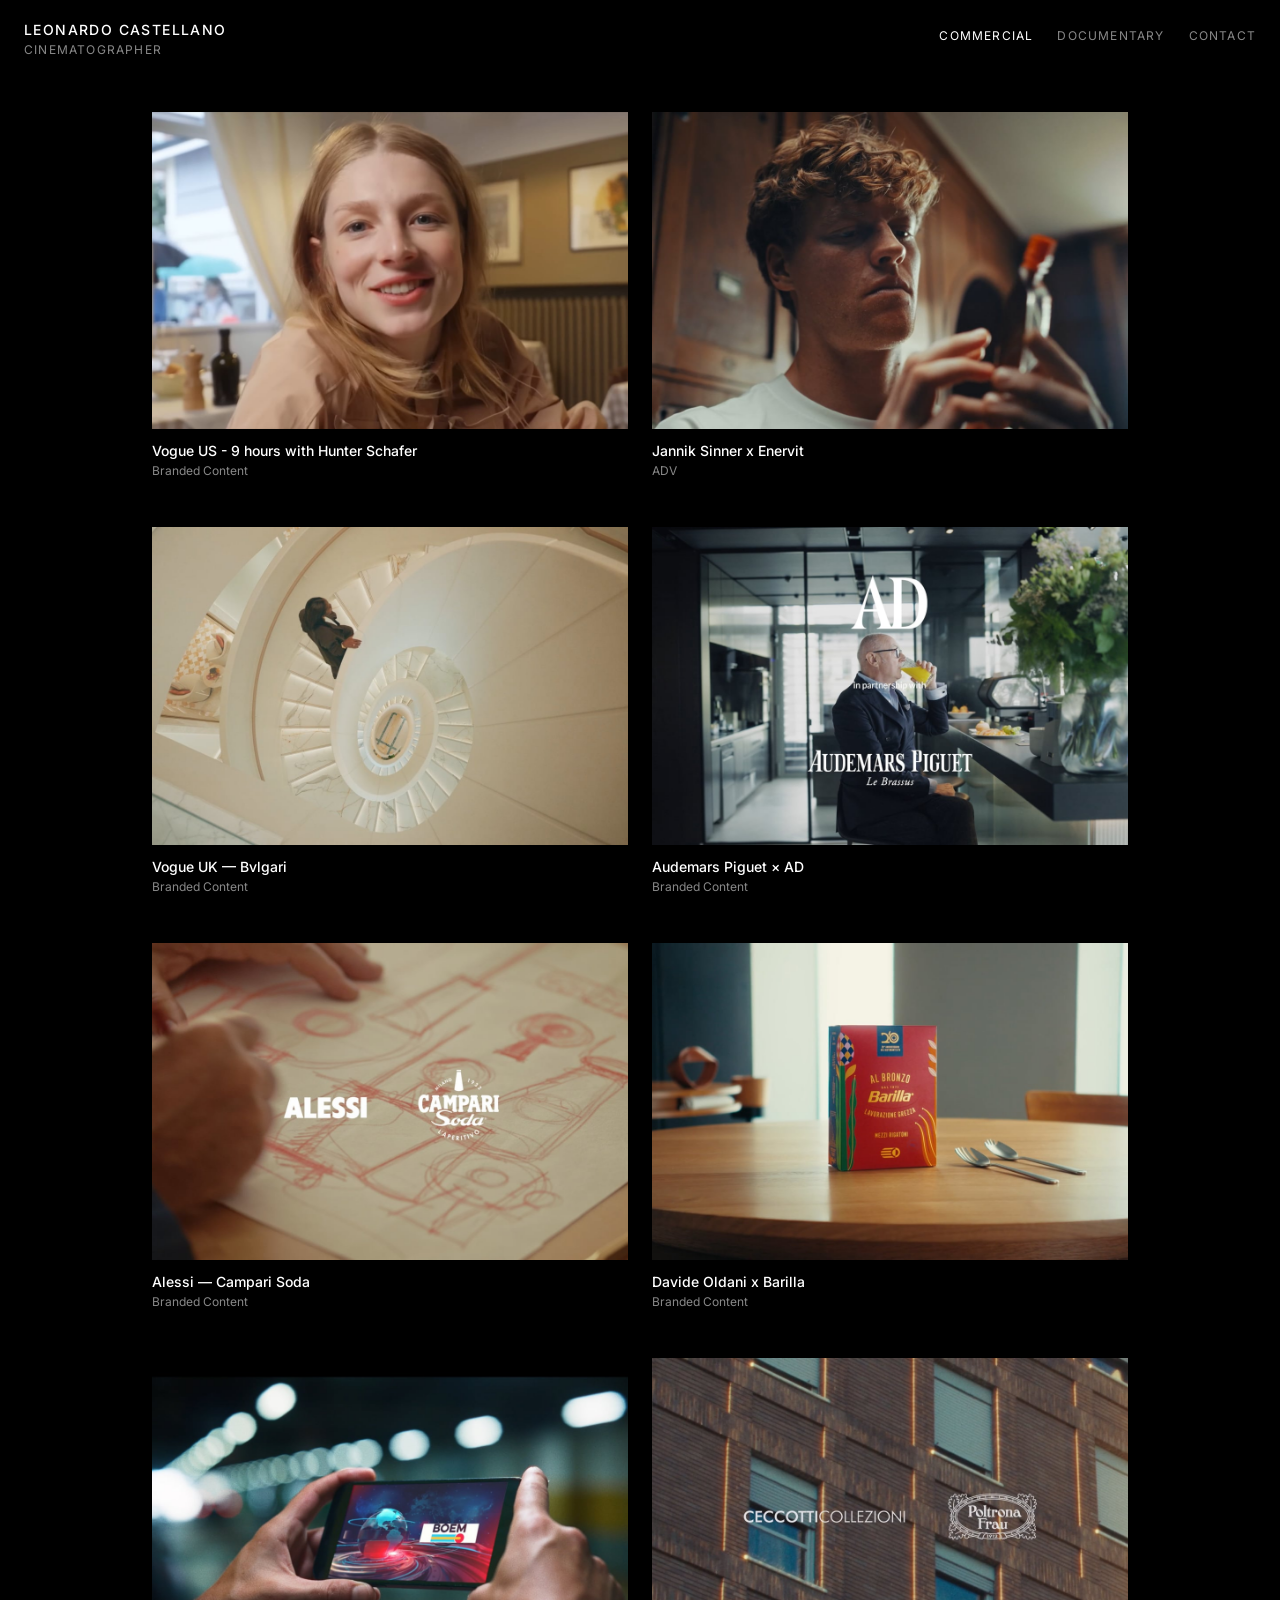
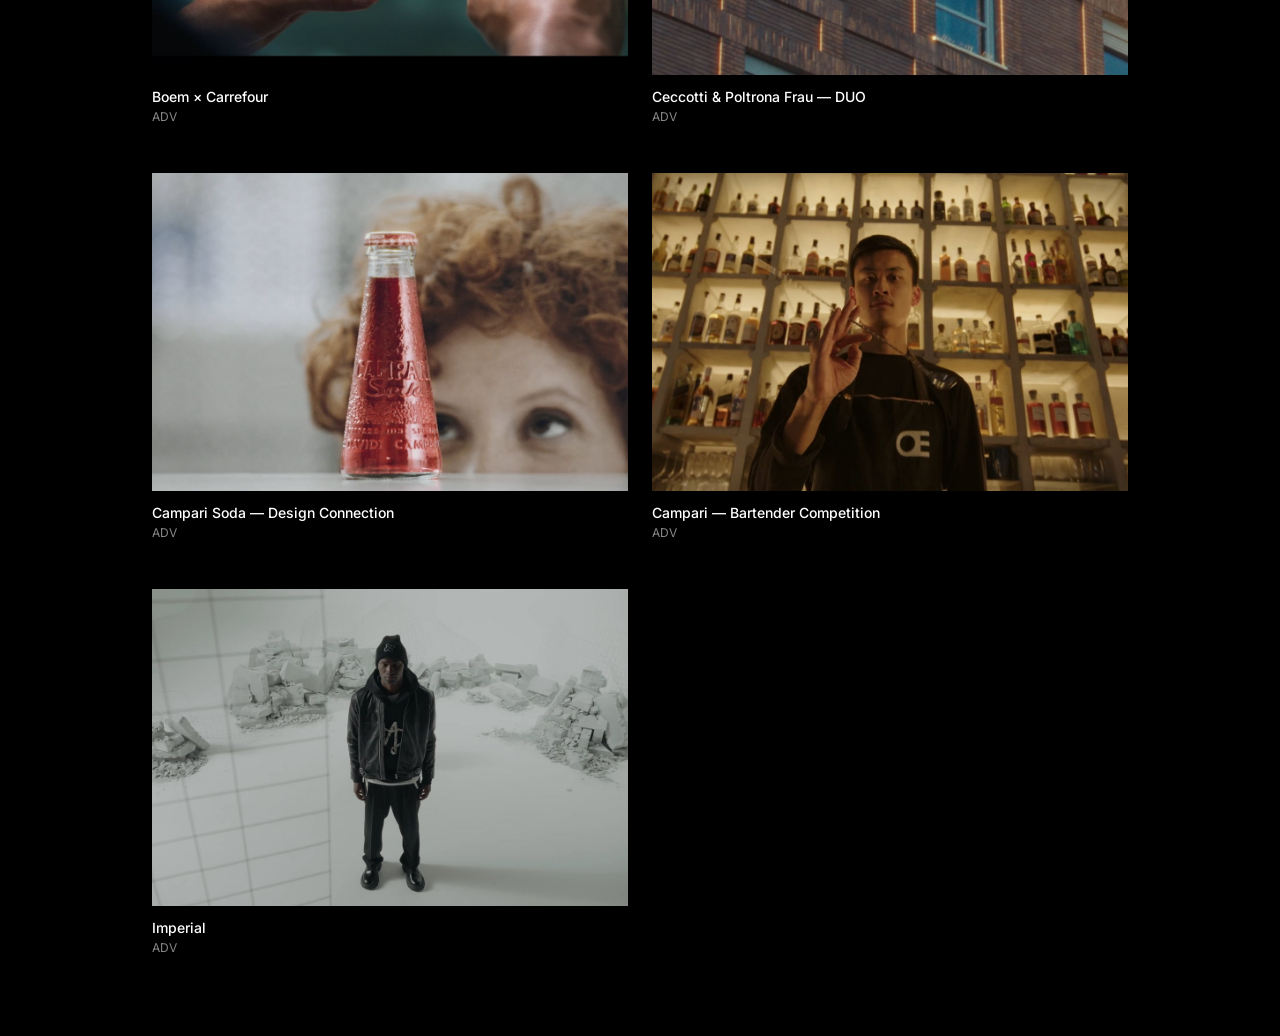
==== commit 38a6e943: "deploy: 73cdea048117f13d2c97cbfdc633e3af88be2113 bambooflags/leonardocastellano-source@73cdea048117f" ====
--- a/index.html
+++ b/index.html
@@ -2,4 +2,4 @@
 Leonardo Castellano
 </a> <span class="block text-xs uppercase tracking-widest text-(--color-muted) mt-0.5">
 cinematographer
-</span> </div> <!-- Desktop links --> <ul class="hidden sm:flex gap-6 items-center mt-0.5"> <li> <a href="/" class="text-xs uppercase tracking-widest transition-colors text-(--color-text)"> Commercial </a> </li><li> <a href="/documentary" class="text-xs uppercase tracking-widest transition-colors text-(--color-muted) hover:text-(--color-text)"> Documentary </a> </li><li> <a href="/contact" class="text-xs uppercase tracking-widest transition-colors text-(--color-muted) hover:text-(--color-text)"> Contact </a> </li> </ul> <!-- Mobile hamburger --> <button id="nav-toggle" class="sm:hidden flex flex-col justify-center gap-[5px] mt-1 p-1 -mr-1" aria-label="Toggle menu"> <span id="bar1" class="block w-5 h-px bg-(--color-text) transition-all duration-200"></span> <span id="bar2" class="block w-5 h-px bg-(--color-text) transition-all duration-200"></span> <span id="bar3" class="block w-5 h-px bg-(--color-text) transition-all duration-200"></span> </button> </div> <!-- Mobile menu panel --> <div id="nav-menu" class="hidden sm:hidden px-6 pb-6"> <ul class="flex flex-col gap-5"> <li> <a href="/" class="text-xs uppercase tracking-widest transition-colors text-(--color-text)"> Commercial </a> </li><li> <a href="/documentary" class="text-xs uppercase tracking-widest transition-colors text-(--color-muted) hover:text-(--color-text)"> Documentary </a> </li><li> <a href="/contact" class="text-xs uppercase tracking-widest transition-colors text-(--color-muted) hover:text-(--color-text)"> Contact </a> </li> </ul> </div> </nav> <script type="module">const c=document.getElementById("nav-toggle"),t=document.getElementById("nav-menu"),e=document.getElementById("bar1"),s=document.getElementById("bar2"),a=document.getElementById("bar3");c?.addEventListener("click",()=>{const n=!t?.classList.contains("hidden");t?.classList.toggle("hidden"),n?(e?.classList.remove("translate-y-[6px]","rotate-45"),s?.classList.remove("opacity-0"),a?.classList.remove("-translate-y-[6px]","-rotate-45")):(e?.classList.add("translate-y-[6px]","rotate-45"),s?.classList.add("opacity-0"),a?.classList.add("-translate-y-[6px]","-rotate-45"))});</script> <main class="pt-28 px-6 pb-20 max-w-5xl mx-auto"> <div class="grid grid-cols-1 md:grid-cols-2 gap-x-6 gap-y-12"> <article class="group cursor-pointer" data-vimeo="885307646"> <div class="w-full overflow-hidden bg-(--color-placeholder)" style="aspect-ratio: 3/2;"> <img src="/images/vimeo_885307646.jpg" alt="Vogue US - 9 hours with Hunter Schafer" class="w-full h-full object-cover transition-opacity duration-300 group-hover:opacity-80"> </div> <div class="mt-3"> <p class="text-sm font-medium text-(--color-text)">Vogue US - 9 hours with Hunter Schafer</p> <p class="text-xs text-(--color-muted) mt-0.5">Branded Content</p> </div> </article><article class="group cursor-pointer" data-vimeo="1167198374"> <div class="w-full overflow-hidden bg-(--color-placeholder)" style="aspect-ratio: 3/2;"> <img src="/images/vimeo_1167198374.jpg" alt="Jannik Sinner x Enervit" class="w-full h-full object-cover transition-opacity duration-300 group-hover:opacity-80"> </div> <div class="mt-3"> <p class="text-sm font-medium text-(--color-text)">Jannik Sinner x Enervit</p> <p class="text-xs text-(--color-muted) mt-0.5">ADV</p> </div> </article><article class="group cursor-pointer" data-vimeo="1166902913"> <div class="w-full overflow-hidden bg-(--color-placeholder)" style="aspect-ratio: 3/2;"> <img src="/images/vimeo_1166902913.jpg" alt="Vogue UK — Bvlgari" class="w-full h-full object-cover transition-opacity duration-300 group-hover:opacity-80"> </div> <div class="mt-3"> <p class="text-sm font-medium text-(--color-text)">Vogue UK — Bvlgari</p> <p class="text-xs text-(--color-muted) mt-0.5">Branded Content</p> </div> </article><article class="group cursor-pointer" data-vimeo="969770645"> <div class="w-full overflow-hidden bg-(--color-placeholder)" style="aspect-ratio: 3/2;"> <img src="/images/vimeo_969770645.jpg" alt="Audemars Piguet × AD" class="w-full h-full object-cover transition-opacity duration-300 group-hover:opacity-80"> </div> <div class="mt-3"> <p class="text-sm font-medium text-(--color-text)">Audemars Piguet × AD</p> <p class="text-xs text-(--color-muted) mt-0.5">Branded Content</p> </div> </article><article class="group cursor-pointer" data-vimeo="793425584"> <div class="w-full overflow-hidden bg-(--color-placeholder)" style="aspect-ratio: 3/2;"> <img src="/images/vimeo_793425584.jpg" alt="Alessi — Campari Soda" class="w-full h-full object-cover transition-opacity duration-300 group-hover:opacity-80"> </div> <div class="mt-3"> <p class="text-sm font-medium text-(--color-text)">Alessi — Campari Soda</p> <p class="text-xs text-(--color-muted) mt-0.5">Branded Content</p> </div> </article><article class="group cursor-pointer" data-vimeo="885730419"> <div class="w-full overflow-hidden bg-(--color-placeholder)" style="aspect-ratio: 3/2;"> <img src="/images/vimeo_885730419.jpg" alt="Barilla — Davide Oldani" class="w-full h-full object-cover transition-opacity duration-300 group-hover:opacity-80"> </div> <div class="mt-3"> <p class="text-sm font-medium text-(--color-text)">Barilla — Davide Oldani</p> <p class="text-xs text-(--color-muted) mt-0.5">Branded Content</p> </div> </article><article class="group cursor-pointer" data-vimeo="1013064742"> <div class="w-full overflow-hidden bg-(--color-placeholder)" style="aspect-ratio: 3/2;"> <img src="/images/vimeo_1013064742.jpg" alt="Boem × Carrefour" class="w-full h-full object-cover transition-opacity duration-300 group-hover:opacity-80"> </div> <div class="mt-3"> <p class="text-sm font-medium text-(--color-text)">Boem × Carrefour</p> <p class="text-xs text-(--color-muted) mt-0.5">ADV</p> </div> </article><article class="group cursor-pointer" data-vimeo="822110959"> <div class="w-full overflow-hidden bg-(--color-placeholder)" style="aspect-ratio: 3/2;"> <img src="/images/vimeo_822110959.jpg" alt="Ceccotti &#38; Poltrona Frau — DUO" class="w-full h-full object-cover transition-opacity duration-300 group-hover:opacity-80"> </div> <div class="mt-3"> <p class="text-sm font-medium text-(--color-text)">Ceccotti &amp; Poltrona Frau — DUO</p> <p class="text-xs text-(--color-muted) mt-0.5">ADV</p> </div> </article><article class="group cursor-pointer" data-vimeo="500476100"> <div class="w-full overflow-hidden bg-(--color-placeholder)" style="aspect-ratio: 3/2;"> <img src="/images/vimeo_500476100.jpg" alt="Campari Soda — Design Connection" class="w-full h-full object-cover transition-opacity duration-300 group-hover:opacity-80"> </div> <div class="mt-3"> <p class="text-sm font-medium text-(--color-text)">Campari Soda — Design Connection</p> <p class="text-xs text-(--color-muted) mt-0.5">ADV</p> </div> </article><article class="group cursor-pointer" data-vimeo="829504361"> <div class="w-full overflow-hidden bg-(--color-placeholder)" style="aspect-ratio: 3/2;"> <img src="/images/vimeo_829504361.jpg" alt="Campari — Bartender Competition" class="w-full h-full object-cover transition-opacity duration-300 group-hover:opacity-80"> </div> <div class="mt-3"> <p class="text-sm font-medium text-(--color-text)">Campari — Bartender Competition</p> <p class="text-xs text-(--color-muted) mt-0.5">ADV</p> </div> </article><article class="group cursor-pointer" data-vimeo="1019816028"> <div class="w-full overflow-hidden bg-(--color-placeholder)" style="aspect-ratio: 3/2;"> <img src="/images/vimeo_1019816028.jpg" alt="Imperial" class="w-full h-full object-cover transition-opacity duration-300 group-hover:opacity-80"> </div> <div class="mt-3"> <p class="text-sm font-medium text-(--color-text)">Imperial</p> <p class="text-xs text-(--color-muted) mt-0.5">ADV</p> </div> </article> </div> </main>  <div id="lightbox" class="fixed inset-0 z-[200] flex items-center justify-center bg-black/95 opacity-0 pointer-events-none transition-opacity duration-300" role="dialog" aria-modal="true" aria-label="Video player"> <button id="lightbox-close" class="absolute top-5 right-6 text-2xl leading-none text-white/50 hover:text-white transition-colors" aria-label="Close">✕</button> <div class="w-[90vw] max-w-4xl" style="aspect-ratio: 16/9;"> <iframe id="lightbox-iframe" class="w-full h-full" frameborder="0" allow="autoplay; fullscreen; picture-in-picture" allowfullscreen></iframe> </div> </div> <script type="module">const o=document.getElementById("lightbox"),c=document.getElementById("lightbox-iframe"),d=document.getElementById("lightbox-close");function s(e){c.src=e,o.classList.remove("opacity-0","pointer-events-none"),document.body.style.overflow="hidden"}function n(){o.classList.add("opacity-0","pointer-events-none"),c.src="",document.body.style.overflow=""}d?.addEventListener("click",n);o.addEventListener("click",e=>{e.target===o&&n()});document.addEventListener("keydown",e=>{e.key==="Escape"&&n()});document.querySelectorAll("[data-vimeo]").forEach(e=>{e.addEventListener("click",()=>{const t=e.dataset.vimeo,i=e.dataset.vimeoHash;if(t){const a=i?`&h=${i}`:"";s(`https://player.vimeo.com/video/${t}?autoplay=1${a}&color=ffffff&title=0&byline=0&portrait=0`)}})});document.querySelectorAll("[data-youtube]").forEach(e=>{e.addEventListener("click",()=>{const t=e.dataset.youtube;t&&s(`https://www.youtube.com/embed/${t}?autoplay=1`)})});</script> </body></html>+</span> </div> <!-- Desktop links --> <ul class="hidden sm:flex gap-6 items-center mt-0.5"> <li> <a href="/" class="text-xs uppercase tracking-widest transition-colors text-(--color-text)"> Commercial </a> </li><li> <a href="/documentary" class="text-xs uppercase tracking-widest transition-colors text-(--color-muted) hover:text-(--color-text)"> Documentary </a> </li><li> <a href="/contact" class="text-xs uppercase tracking-widest transition-colors text-(--color-muted) hover:text-(--color-text)"> Contact </a> </li> </ul> <!-- Mobile hamburger --> <button id="nav-toggle" class="sm:hidden flex flex-col justify-center gap-[5px] mt-1 p-1 -mr-1" aria-label="Toggle menu"> <span id="bar1" class="block w-5 h-px bg-(--color-text) transition-all duration-200"></span> <span id="bar2" class="block w-5 h-px bg-(--color-text) transition-all duration-200"></span> <span id="bar3" class="block w-5 h-px bg-(--color-text) transition-all duration-200"></span> </button> </div> <!-- Mobile menu panel --> <div id="nav-menu" class="hidden sm:hidden px-6 pb-6"> <ul class="flex flex-col gap-5"> <li> <a href="/" class="text-xs uppercase tracking-widest transition-colors text-(--color-text)"> Commercial </a> </li><li> <a href="/documentary" class="text-xs uppercase tracking-widest transition-colors text-(--color-muted) hover:text-(--color-text)"> Documentary </a> </li><li> <a href="/contact" class="text-xs uppercase tracking-widest transition-colors text-(--color-muted) hover:text-(--color-text)"> Contact </a> </li> </ul> </div> </nav> <script type="module">const c=document.getElementById("nav-toggle"),t=document.getElementById("nav-menu"),e=document.getElementById("bar1"),s=document.getElementById("bar2"),a=document.getElementById("bar3");c?.addEventListener("click",()=>{const n=!t?.classList.contains("hidden");t?.classList.toggle("hidden"),n?(e?.classList.remove("translate-y-[6px]","rotate-45"),s?.classList.remove("opacity-0"),a?.classList.remove("-translate-y-[6px]","-rotate-45")):(e?.classList.add("translate-y-[6px]","rotate-45"),s?.classList.add("opacity-0"),a?.classList.add("-translate-y-[6px]","-rotate-45"))});</script> <main class="pt-28 px-6 pb-20 max-w-5xl mx-auto"> <div class="grid grid-cols-1 md:grid-cols-2 gap-x-6 gap-y-12"> <article class="group cursor-pointer" data-vimeo="885307646"> <div class="w-full overflow-hidden bg-(--color-placeholder)" style="aspect-ratio: 3/2;"> <img src="/images/vimeo_885307646.jpg" alt="Vogue US - 9 hours with Hunter Schafer" class="w-full h-full object-cover transition-opacity duration-300 group-hover:opacity-80"> </div> <div class="mt-3"> <p class="text-sm font-medium text-(--color-text)">Vogue US - 9 hours with Hunter Schafer</p> <p class="text-xs text-(--color-muted) mt-0.5">Branded Content</p> </div> </article><article class="group cursor-pointer" data-vimeo="1167198374"> <div class="w-full overflow-hidden bg-(--color-placeholder)" style="aspect-ratio: 3/2;"> <img src="/images/vimeo_1167198374.jpg" alt="Jannik Sinner x Enervit" class="w-full h-full object-cover transition-opacity duration-300 group-hover:opacity-80"> </div> <div class="mt-3"> <p class="text-sm font-medium text-(--color-text)">Jannik Sinner x Enervit</p> <p class="text-xs text-(--color-muted) mt-0.5">ADV</p> </div> </article><article class="group cursor-pointer" data-vimeo="1166902913"> <div class="w-full overflow-hidden bg-(--color-placeholder)" style="aspect-ratio: 3/2;"> <img src="/images/vimeo_1166902913.jpg" alt="Vogue UK — Bvlgari" class="w-full h-full object-cover transition-opacity duration-300 group-hover:opacity-80"> </div> <div class="mt-3"> <p class="text-sm font-medium text-(--color-text)">Vogue UK — Bvlgari</p> <p class="text-xs text-(--color-muted) mt-0.5">Branded Content</p> </div> </article><article class="group cursor-pointer" data-vimeo="969770645"> <div class="w-full overflow-hidden bg-(--color-placeholder)" style="aspect-ratio: 3/2;"> <img src="/images/vimeo_969770645.jpg" alt="Audemars Piguet × AD" class="w-full h-full object-cover transition-opacity duration-300 group-hover:opacity-80"> </div> <div class="mt-3"> <p class="text-sm font-medium text-(--color-text)">Audemars Piguet × AD</p> <p class="text-xs text-(--color-muted) mt-0.5">Branded Content</p> </div> </article><article class="group cursor-pointer" data-vimeo="793425584"> <div class="w-full overflow-hidden bg-(--color-placeholder)" style="aspect-ratio: 3/2;"> <img src="/images/vimeo_793425584.jpg" alt="Alessi — Campari Soda" class="w-full h-full object-cover transition-opacity duration-300 group-hover:opacity-80"> </div> <div class="mt-3"> <p class="text-sm font-medium text-(--color-text)">Alessi — Campari Soda</p> <p class="text-xs text-(--color-muted) mt-0.5">Branded Content</p> </div> </article><article class="group cursor-pointer" data-vimeo="885730419"> <div class="w-full overflow-hidden bg-(--color-placeholder)" style="aspect-ratio: 3/2;"> <img src="/images/vimeo_885730419.jpg" alt="Davide Oldani x Barilla" class="w-full h-full object-cover transition-opacity duration-300 group-hover:opacity-80"> </div> <div class="mt-3"> <p class="text-sm font-medium text-(--color-text)">Davide Oldani x Barilla</p> <p class="text-xs text-(--color-muted) mt-0.5">Branded Content</p> </div> </article><article class="group cursor-pointer" data-vimeo="1013064742"> <div class="w-full overflow-hidden bg-(--color-placeholder)" style="aspect-ratio: 3/2;"> <img src="/images/vimeo_1013064742.jpg" alt="Boem × Carrefour" class="w-full h-full object-cover transition-opacity duration-300 group-hover:opacity-80"> </div> <div class="mt-3"> <p class="text-sm font-medium text-(--color-text)">Boem × Carrefour</p> <p class="text-xs text-(--color-muted) mt-0.5">ADV</p> </div> </article><article class="group cursor-pointer" data-vimeo="822110959"> <div class="w-full overflow-hidden bg-(--color-placeholder)" style="aspect-ratio: 3/2;"> <img src="/images/vimeo_822110959.jpg" alt="Ceccotti &#38; Poltrona Frau — DUO" class="w-full h-full object-cover transition-opacity duration-300 group-hover:opacity-80"> </div> <div class="mt-3"> <p class="text-sm font-medium text-(--color-text)">Ceccotti &amp; Poltrona Frau — DUO</p> <p class="text-xs text-(--color-muted) mt-0.5">ADV</p> </div> </article><article class="group cursor-pointer" data-vimeo="500476100"> <div class="w-full overflow-hidden bg-(--color-placeholder)" style="aspect-ratio: 3/2;"> <img src="/images/vimeo_500476100.jpg" alt="Campari Soda — Design Connection" class="w-full h-full object-cover transition-opacity duration-300 group-hover:opacity-80"> </div> <div class="mt-3"> <p class="text-sm font-medium text-(--color-text)">Campari Soda — Design Connection</p> <p class="text-xs text-(--color-muted) mt-0.5">ADV</p> </div> </article><article class="group cursor-pointer" data-vimeo="829504361"> <div class="w-full overflow-hidden bg-(--color-placeholder)" style="aspect-ratio: 3/2;"> <img src="/images/vimeo_829504361.jpg" alt="Campari — Bartender Competition" class="w-full h-full object-cover transition-opacity duration-300 group-hover:opacity-80"> </div> <div class="mt-3"> <p class="text-sm font-medium text-(--color-text)">Campari — Bartender Competition</p> <p class="text-xs text-(--color-muted) mt-0.5">ADV</p> </div> </article><article class="group cursor-pointer" data-vimeo="1019816028"> <div class="w-full overflow-hidden bg-(--color-placeholder)" style="aspect-ratio: 3/2;"> <img src="/images/vimeo_1019816028.jpg" alt="Imperial" class="w-full h-full object-cover transition-opacity duration-300 group-hover:opacity-80"> </div> <div class="mt-3"> <p class="text-sm font-medium text-(--color-text)">Imperial</p> <p class="text-xs text-(--color-muted) mt-0.5">ADV</p> </div> </article> </div> </main>  <div id="lightbox" class="fixed inset-0 z-[200] flex items-center justify-center bg-black/95 opacity-0 pointer-events-none transition-opacity duration-300" role="dialog" aria-modal="true" aria-label="Video player"> <button id="lightbox-close" class="absolute top-5 right-6 text-2xl leading-none text-white/50 hover:text-white transition-colors" aria-label="Close">✕</button> <div class="w-[90vw] max-w-4xl" style="aspect-ratio: 16/9;"> <iframe id="lightbox-iframe" class="w-full h-full" frameborder="0" allow="autoplay; fullscreen; picture-in-picture" allowfullscreen></iframe> </div> </div> <script type="module">const o=document.getElementById("lightbox"),c=document.getElementById("lightbox-iframe"),d=document.getElementById("lightbox-close");function s(e){c.src=e,o.classList.remove("opacity-0","pointer-events-none"),document.body.style.overflow="hidden"}function n(){o.classList.add("opacity-0","pointer-events-none"),c.src="",document.body.style.overflow=""}d?.addEventListener("click",n);o.addEventListener("click",e=>{e.target===o&&n()});document.addEventListener("keydown",e=>{e.key==="Escape"&&n()});document.querySelectorAll("[data-vimeo]").forEach(e=>{e.addEventListener("click",()=>{const t=e.dataset.vimeo,i=e.dataset.vimeoHash;if(t){const a=i?`&h=${i}`:"";s(`https://player.vimeo.com/video/${t}?autoplay=1${a}&color=ffffff&title=0&byline=0&portrait=0`)}})});document.querySelectorAll("[data-youtube]").forEach(e=>{e.addEventListener("click",()=>{const t=e.dataset.youtube;t&&s(`https://www.youtube.com/embed/${t}?autoplay=1`)})});</script> </body></html>
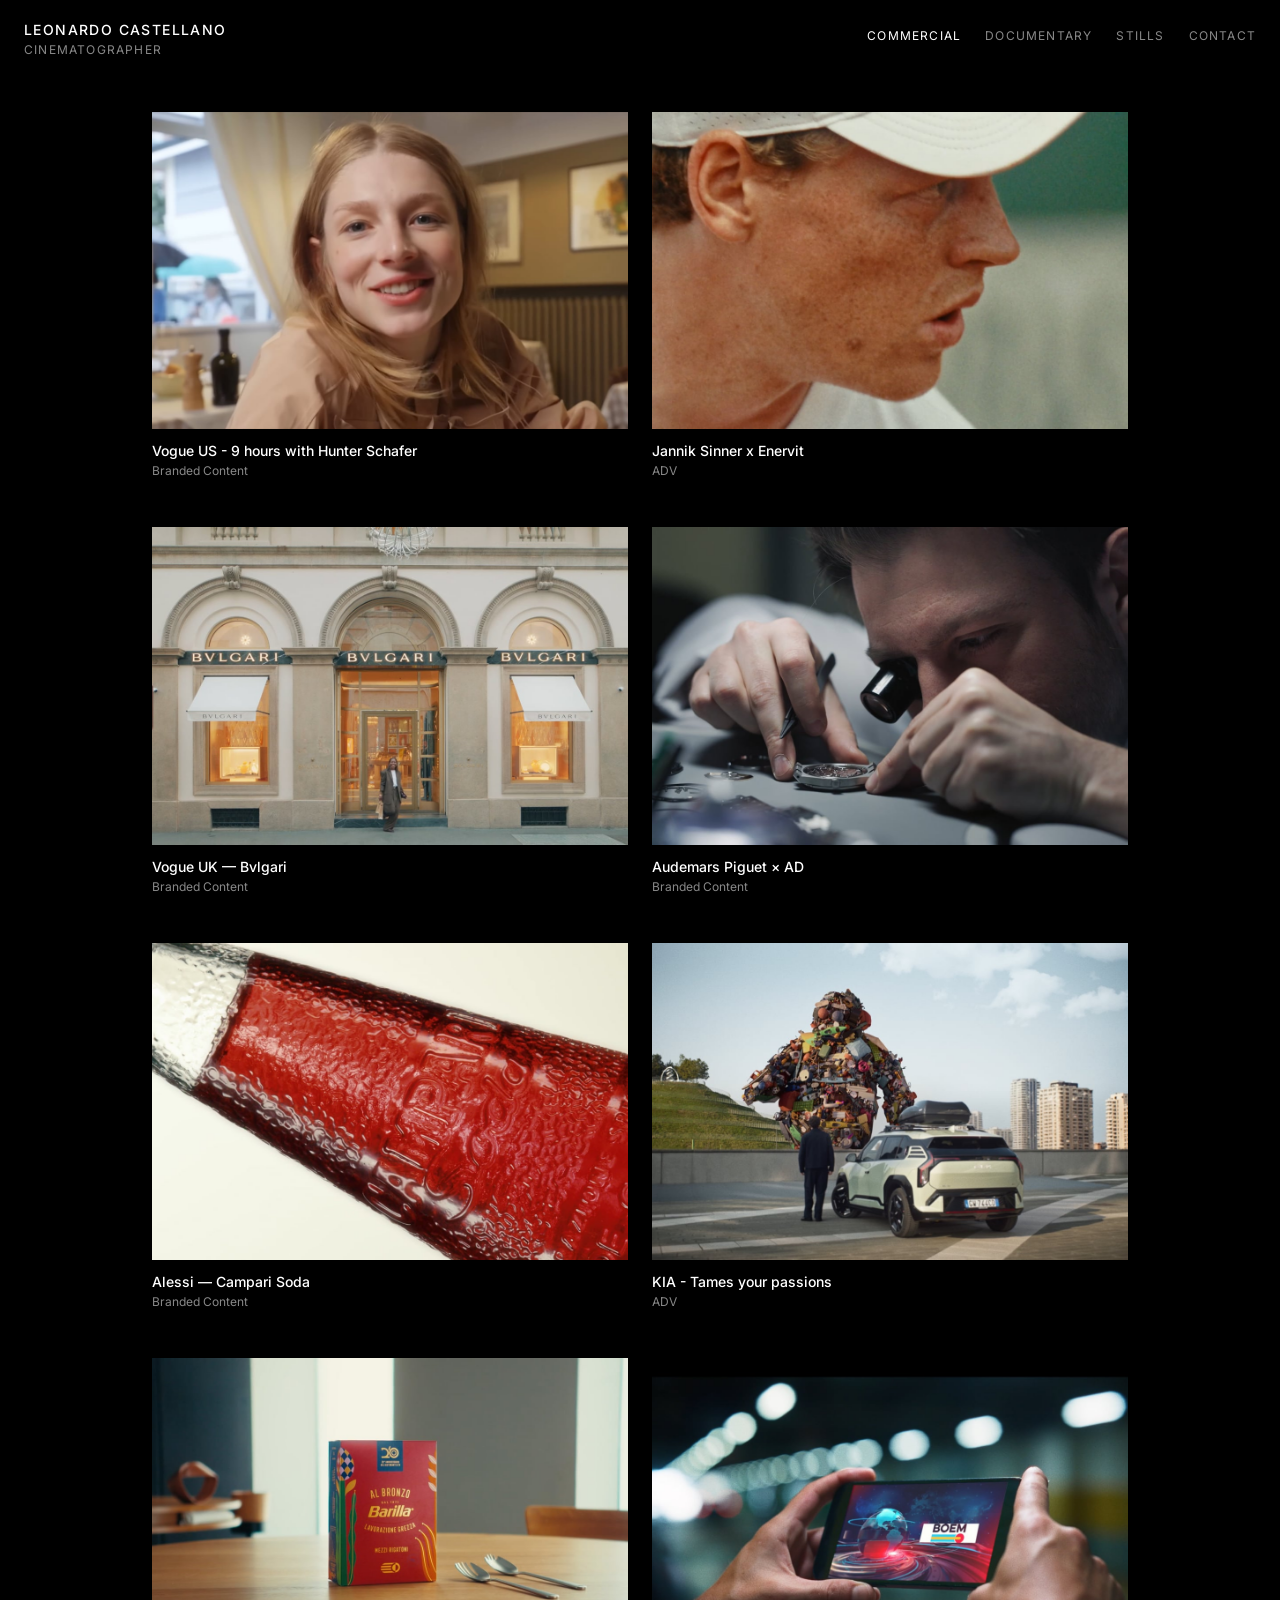
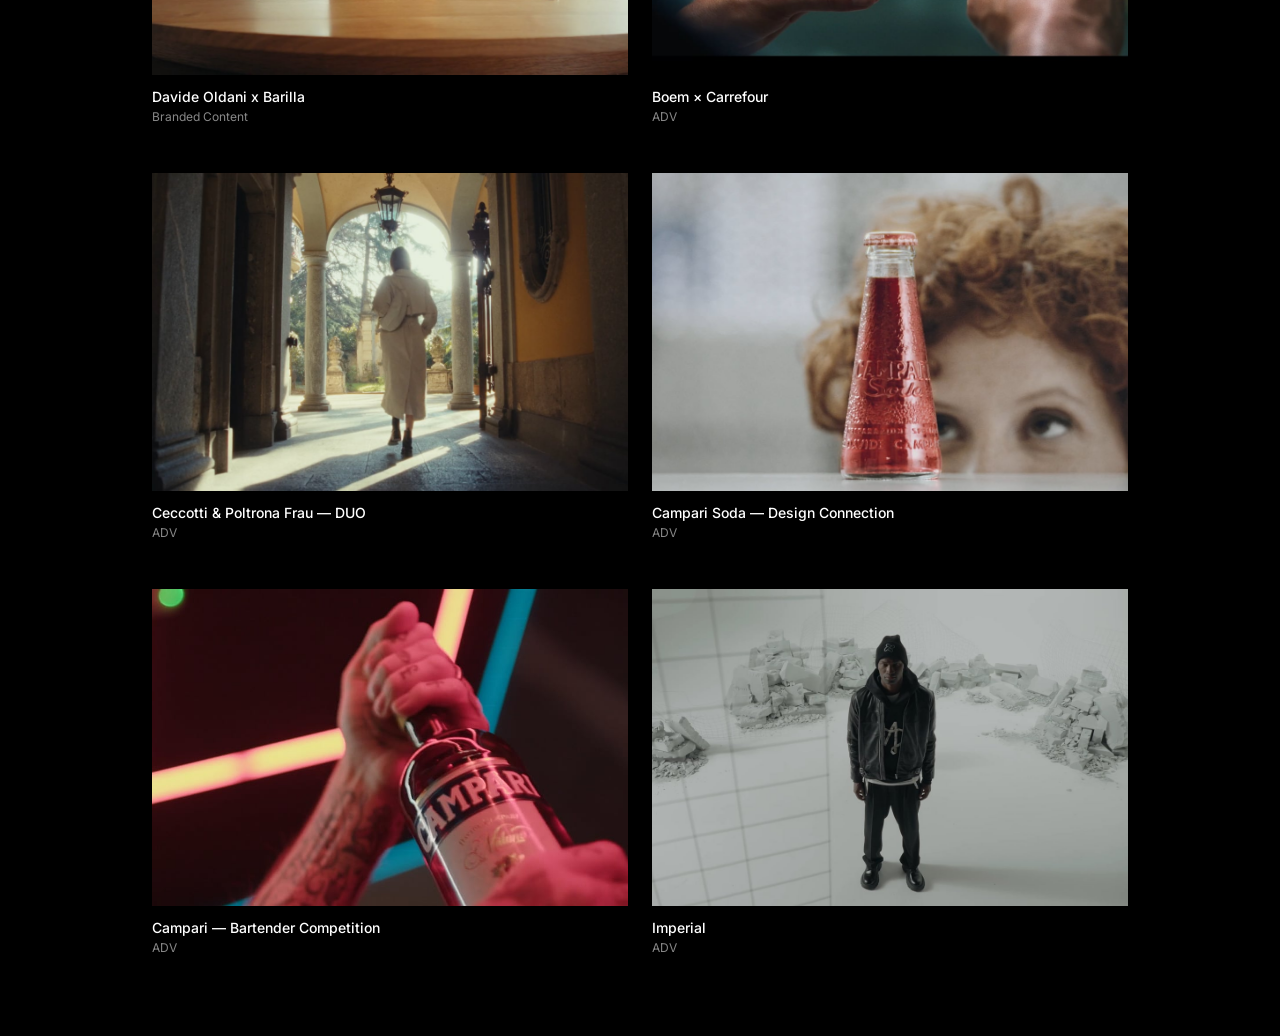
==== commit 88af8d5d: "deploy: 07564b6df3151cfb10aeaee72062cda89119311e bambooflags/leonardocastellano-source@07564b6df3151" ====
--- a/index.html
+++ b/index.html
@@ -2,4 +2,4 @@
 Leonardo Castellano
 </a> <span class="block text-xs uppercase tracking-widest text-(--color-muted) mt-0.5">
 cinematographer
-</span> </div> <!-- Desktop links --> <ul class="hidden sm:flex gap-6 items-center mt-0.5"> <li> <a href="/" class="text-xs uppercase tracking-widest transition-colors text-(--color-text)"> Commercial </a> </li><li> <a href="/documentary" class="text-xs uppercase tracking-widest transition-colors text-(--color-muted) hover:text-(--color-text)"> Documentary </a> </li><li> <a href="/contact" class="text-xs uppercase tracking-widest transition-colors text-(--color-muted) hover:text-(--color-text)"> Contact </a> </li> </ul> <!-- Mobile hamburger --> <button id="nav-toggle" class="sm:hidden flex flex-col justify-center gap-[5px] mt-1 p-1 -mr-1" aria-label="Toggle menu"> <span id="bar1" class="block w-5 h-px bg-(--color-text) transition-all duration-200"></span> <span id="bar2" class="block w-5 h-px bg-(--color-text) transition-all duration-200"></span> <span id="bar3" class="block w-5 h-px bg-(--color-text) transition-all duration-200"></span> </button> </div> <!-- Mobile menu panel --> <div id="nav-menu" class="hidden sm:hidden px-6 pb-6"> <ul class="flex flex-col gap-5"> <li> <a href="/" class="text-xs uppercase tracking-widest transition-colors text-(--color-text)"> Commercial </a> </li><li> <a href="/documentary" class="text-xs uppercase tracking-widest transition-colors text-(--color-muted) hover:text-(--color-text)"> Documentary </a> </li><li> <a href="/contact" class="text-xs uppercase tracking-widest transition-colors text-(--color-muted) hover:text-(--color-text)"> Contact </a> </li> </ul> </div> </nav> <script type="module">const c=document.getElementById("nav-toggle"),t=document.getElementById("nav-menu"),e=document.getElementById("bar1"),s=document.getElementById("bar2"),a=document.getElementById("bar3");c?.addEventListener("click",()=>{const n=!t?.classList.contains("hidden");t?.classList.toggle("hidden"),n?(e?.classList.remove("translate-y-[6px]","rotate-45"),s?.classList.remove("opacity-0"),a?.classList.remove("-translate-y-[6px]","-rotate-45")):(e?.classList.add("translate-y-[6px]","rotate-45"),s?.classList.add("opacity-0"),a?.classList.add("-translate-y-[6px]","-rotate-45"))});</script> <main class="pt-28 px-6 pb-20 max-w-5xl mx-auto"> <div class="grid grid-cols-1 md:grid-cols-2 gap-x-6 gap-y-12"> <article class="group cursor-pointer" data-vimeo="885307646"> <div class="w-full overflow-hidden bg-(--color-placeholder)" style="aspect-ratio: 3/2;"> <img src="/images/vimeo_885307646.jpg" alt="Vogue US - 9 hours with Hunter Schafer" class="w-full h-full object-cover transition-opacity duration-300 group-hover:opacity-80"> </div> <div class="mt-3"> <p class="text-sm font-medium text-(--color-text)">Vogue US - 9 hours with Hunter Schafer</p> <p class="text-xs text-(--color-muted) mt-0.5">Branded Content</p> </div> </article><article class="group cursor-pointer" data-vimeo="1167198374"> <div class="w-full overflow-hidden bg-(--color-placeholder)" style="aspect-ratio: 3/2;"> <img src="/images/vimeo_1167198374.jpg" alt="Jannik Sinner x Enervit" class="w-full h-full object-cover transition-opacity duration-300 group-hover:opacity-80"> </div> <div class="mt-3"> <p class="text-sm font-medium text-(--color-text)">Jannik Sinner x Enervit</p> <p class="text-xs text-(--color-muted) mt-0.5">ADV</p> </div> </article><article class="group cursor-pointer" data-vimeo="1166902913"> <div class="w-full overflow-hidden bg-(--color-placeholder)" style="aspect-ratio: 3/2;"> <img src="/images/vimeo_1166902913.jpg" alt="Vogue UK — Bvlgari" class="w-full h-full object-cover transition-opacity duration-300 group-hover:opacity-80"> </div> <div class="mt-3"> <p class="text-sm font-medium text-(--color-text)">Vogue UK — Bvlgari</p> <p class="text-xs text-(--color-muted) mt-0.5">Branded Content</p> </div> </article><article class="group cursor-pointer" data-vimeo="969770645"> <div class="w-full overflow-hidden bg-(--color-placeholder)" style="aspect-ratio: 3/2;"> <img src="/images/vimeo_969770645.jpg" alt="Audemars Piguet × AD" class="w-full h-full object-cover transition-opacity duration-300 group-hover:opacity-80"> </div> <div class="mt-3"> <p class="text-sm font-medium text-(--color-text)">Audemars Piguet × AD</p> <p class="text-xs text-(--color-muted) mt-0.5">Branded Content</p> </div> </article><article class="group cursor-pointer" data-vimeo="793425584"> <div class="w-full overflow-hidden bg-(--color-placeholder)" style="aspect-ratio: 3/2;"> <img src="/images/vimeo_793425584.jpg" alt="Alessi — Campari Soda" class="w-full h-full object-cover transition-opacity duration-300 group-hover:opacity-80"> </div> <div class="mt-3"> <p class="text-sm font-medium text-(--color-text)">Alessi — Campari Soda</p> <p class="text-xs text-(--color-muted) mt-0.5">Branded Content</p> </div> </article><article class="group cursor-pointer" data-vimeo="885730419"> <div class="w-full overflow-hidden bg-(--color-placeholder)" style="aspect-ratio: 3/2;"> <img src="/images/vimeo_885730419.jpg" alt="Davide Oldani x Barilla" class="w-full h-full object-cover transition-opacity duration-300 group-hover:opacity-80"> </div> <div class="mt-3"> <p class="text-sm font-medium text-(--color-text)">Davide Oldani x Barilla</p> <p class="text-xs text-(--color-muted) mt-0.5">Branded Content</p> </div> </article><article class="group cursor-pointer" data-vimeo="1013064742"> <div class="w-full overflow-hidden bg-(--color-placeholder)" style="aspect-ratio: 3/2;"> <img src="/images/vimeo_1013064742.jpg" alt="Boem × Carrefour" class="w-full h-full object-cover transition-opacity duration-300 group-hover:opacity-80"> </div> <div class="mt-3"> <p class="text-sm font-medium text-(--color-text)">Boem × Carrefour</p> <p class="text-xs text-(--color-muted) mt-0.5">ADV</p> </div> </article><article class="group cursor-pointer" data-vimeo="822110959"> <div class="w-full overflow-hidden bg-(--color-placeholder)" style="aspect-ratio: 3/2;"> <img src="/images/vimeo_822110959.jpg" alt="Ceccotti &#38; Poltrona Frau — DUO" class="w-full h-full object-cover transition-opacity duration-300 group-hover:opacity-80"> </div> <div class="mt-3"> <p class="text-sm font-medium text-(--color-text)">Ceccotti &amp; Poltrona Frau — DUO</p> <p class="text-xs text-(--color-muted) mt-0.5">ADV</p> </div> </article><article class="group cursor-pointer" data-vimeo="500476100"> <div class="w-full overflow-hidden bg-(--color-placeholder)" style="aspect-ratio: 3/2;"> <img src="/images/vimeo_500476100.jpg" alt="Campari Soda — Design Connection" class="w-full h-full object-cover transition-opacity duration-300 group-hover:opacity-80"> </div> <div class="mt-3"> <p class="text-sm font-medium text-(--color-text)">Campari Soda — Design Connection</p> <p class="text-xs text-(--color-muted) mt-0.5">ADV</p> </div> </article><article class="group cursor-pointer" data-vimeo="829504361"> <div class="w-full overflow-hidden bg-(--color-placeholder)" style="aspect-ratio: 3/2;"> <img src="/images/vimeo_829504361.jpg" alt="Campari — Bartender Competition" class="w-full h-full object-cover transition-opacity duration-300 group-hover:opacity-80"> </div> <div class="mt-3"> <p class="text-sm font-medium text-(--color-text)">Campari — Bartender Competition</p> <p class="text-xs text-(--color-muted) mt-0.5">ADV</p> </div> </article><article class="group cursor-pointer" data-vimeo="1019816028"> <div class="w-full overflow-hidden bg-(--color-placeholder)" style="aspect-ratio: 3/2;"> <img src="/images/vimeo_1019816028.jpg" alt="Imperial" class="w-full h-full object-cover transition-opacity duration-300 group-hover:opacity-80"> </div> <div class="mt-3"> <p class="text-sm font-medium text-(--color-text)">Imperial</p> <p class="text-xs text-(--color-muted) mt-0.5">ADV</p> </div> </article> </div> </main>  <div id="lightbox" class="fixed inset-0 z-[200] flex items-center justify-center bg-black/95 opacity-0 pointer-events-none transition-opacity duration-300" role="dialog" aria-modal="true" aria-label="Video player"> <button id="lightbox-close" class="absolute top-5 right-6 text-2xl leading-none text-white/50 hover:text-white transition-colors" aria-label="Close">✕</button> <div class="w-[90vw] max-w-4xl" style="aspect-ratio: 16/9;"> <iframe id="lightbox-iframe" class="w-full h-full" frameborder="0" allow="autoplay; fullscreen; picture-in-picture" allowfullscreen></iframe> </div> </div> <script type="module">const o=document.getElementById("lightbox"),c=document.getElementById("lightbox-iframe"),d=document.getElementById("lightbox-close");function s(e){c.src=e,o.classList.remove("opacity-0","pointer-events-none"),document.body.style.overflow="hidden"}function n(){o.classList.add("opacity-0","pointer-events-none"),c.src="",document.body.style.overflow=""}d?.addEventListener("click",n);o.addEventListener("click",e=>{e.target===o&&n()});document.addEventListener("keydown",e=>{e.key==="Escape"&&n()});document.querySelectorAll("[data-vimeo]").forEach(e=>{e.addEventListener("click",()=>{const t=e.dataset.vimeo,i=e.dataset.vimeoHash;if(t){const a=i?`&h=${i}`:"";s(`https://player.vimeo.com/video/${t}?autoplay=1${a}&color=ffffff&title=0&byline=0&portrait=0`)}})});document.querySelectorAll("[data-youtube]").forEach(e=>{e.addEventListener("click",()=>{const t=e.dataset.youtube;t&&s(`https://www.youtube.com/embed/${t}?autoplay=1`)})});</script> </body></html>+</span> </div> <!-- Desktop links --> <ul class="hidden sm:flex gap-6 items-center mt-0.5"> <li> <a href="/" class="text-xs uppercase tracking-widest transition-colors text-(--color-text)"> Commercial </a> </li><li> <a href="/documentary" class="text-xs uppercase tracking-widest transition-colors text-(--color-muted) hover:text-(--color-text)"> Documentary </a> </li><li> <a href="/stills" class="text-xs uppercase tracking-widest transition-colors text-(--color-muted) hover:text-(--color-text)"> Stills </a> </li><li> <a href="/contact" class="text-xs uppercase tracking-widest transition-colors text-(--color-muted) hover:text-(--color-text)"> Contact </a> </li> </ul> <!-- Mobile hamburger --> <button id="nav-toggle" class="sm:hidden flex flex-col justify-center gap-[5px] mt-1 p-1 -mr-1" aria-label="Toggle menu"> <span id="bar1" class="block w-5 h-px bg-(--color-text) transition-all duration-200"></span> <span id="bar2" class="block w-5 h-px bg-(--color-text) transition-all duration-200"></span> <span id="bar3" class="block w-5 h-px bg-(--color-text) transition-all duration-200"></span> </button> </div> <!-- Mobile menu panel --> <div id="nav-menu" class="hidden sm:hidden px-6 pb-6"> <ul class="flex flex-col gap-5"> <li> <a href="/" class="text-xs uppercase tracking-widest transition-colors text-(--color-text)"> Commercial </a> </li><li> <a href="/documentary" class="text-xs uppercase tracking-widest transition-colors text-(--color-muted) hover:text-(--color-text)"> Documentary </a> </li><li> <a href="/stills" class="text-xs uppercase tracking-widest transition-colors text-(--color-muted) hover:text-(--color-text)"> Stills </a> </li><li> <a href="/contact" class="text-xs uppercase tracking-widest transition-colors text-(--color-muted) hover:text-(--color-text)"> Contact </a> </li> </ul> </div> </nav> <script type="module">const c=document.getElementById("nav-toggle"),t=document.getElementById("nav-menu"),e=document.getElementById("bar1"),s=document.getElementById("bar2"),a=document.getElementById("bar3");c?.addEventListener("click",()=>{const n=!t?.classList.contains("hidden");t?.classList.toggle("hidden"),n?(e?.classList.remove("translate-y-[6px]","rotate-45"),s?.classList.remove("opacity-0"),a?.classList.remove("-translate-y-[6px]","-rotate-45")):(e?.classList.add("translate-y-[6px]","rotate-45"),s?.classList.add("opacity-0"),a?.classList.add("-translate-y-[6px]","-rotate-45"))});</script> <main class="pt-28 px-6 pb-20 max-w-5xl mx-auto"> <div class="grid grid-cols-1 md:grid-cols-2 gap-x-6 gap-y-12"> <article class="group cursor-pointer" data-vimeo="885307646"> <div class="w-full overflow-hidden bg-(--color-placeholder)" style="aspect-ratio: 3/2;"> <img src="/images/vimeo_885307646.jpg" alt="Vogue US - 9 hours with Hunter Schafer" class="w-full h-full object-cover transition-opacity duration-300 group-hover:opacity-80"> </div> <div class="mt-3"> <p class="text-sm font-medium text-(--color-text)">Vogue US - 9 hours with Hunter Schafer</p> <p class="text-xs text-(--color-muted) mt-0.5">Branded Content</p> </div> </article><article class="group cursor-pointer" data-vimeo="1167198374"> <div class="w-full overflow-hidden bg-(--color-placeholder)" style="aspect-ratio: 3/2;"> <img src="/images/vimeo_1167198374.jpg" alt="Jannik Sinner x Enervit" class="w-full h-full object-cover transition-opacity duration-300 group-hover:opacity-80"> </div> <div class="mt-3"> <p class="text-sm font-medium text-(--color-text)">Jannik Sinner x Enervit</p> <p class="text-xs text-(--color-muted) mt-0.5">ADV</p> </div> </article><article class="group cursor-pointer" data-vimeo="1166902913"> <div class="w-full overflow-hidden bg-(--color-placeholder)" style="aspect-ratio: 3/2;"> <img src="/images/vimeo_1166902913.jpg" alt="Vogue UK — Bvlgari" class="w-full h-full object-cover transition-opacity duration-300 group-hover:opacity-80"> </div> <div class="mt-3"> <p class="text-sm font-medium text-(--color-text)">Vogue UK — Bvlgari</p> <p class="text-xs text-(--color-muted) mt-0.5">Branded Content</p> </div> </article><article class="group cursor-pointer" data-vimeo="969770645"> <div class="w-full overflow-hidden bg-(--color-placeholder)" style="aspect-ratio: 3/2;"> <img src="/images/vimeo_969770645.jpg" alt="Audemars Piguet × AD" class="w-full h-full object-cover transition-opacity duration-300 group-hover:opacity-80"> </div> <div class="mt-3"> <p class="text-sm font-medium text-(--color-text)">Audemars Piguet × AD</p> <p class="text-xs text-(--color-muted) mt-0.5">Branded Content</p> </div> </article><article class="group cursor-pointer" data-vimeo="793425584"> <div class="w-full overflow-hidden bg-(--color-placeholder)" style="aspect-ratio: 3/2;"> <img src="/images/vimeo_793425584.jpg" alt="Alessi — Campari Soda" class="w-full h-full object-cover transition-opacity duration-300 group-hover:opacity-80"> </div> <div class="mt-3"> <p class="text-sm font-medium text-(--color-text)">Alessi — Campari Soda</p> <p class="text-xs text-(--color-muted) mt-0.5">Branded Content</p> </div> </article><article class="group cursor-pointer" data-vimeo="1167204986"> <div class="w-full overflow-hidden bg-(--color-placeholder)" style="aspect-ratio: 3/2;"> <img src="/images/vimeo_1167204986.jpg" alt="KIA - Tames your passions" class="w-full h-full object-cover transition-opacity duration-300 group-hover:opacity-80"> </div> <div class="mt-3"> <p class="text-sm font-medium text-(--color-text)">KIA - Tames your passions</p> <p class="text-xs text-(--color-muted) mt-0.5">ADV</p> </div> </article><article class="group cursor-pointer" data-vimeo="885730419"> <div class="w-full overflow-hidden bg-(--color-placeholder)" style="aspect-ratio: 3/2;"> <img src="/images/vimeo_885730419.jpg" alt="Davide Oldani x Barilla" class="w-full h-full object-cover transition-opacity duration-300 group-hover:opacity-80"> </div> <div class="mt-3"> <p class="text-sm font-medium text-(--color-text)">Davide Oldani x Barilla</p> <p class="text-xs text-(--color-muted) mt-0.5">Branded Content</p> </div> </article><article class="group cursor-pointer" data-vimeo="1013064742"> <div class="w-full overflow-hidden bg-(--color-placeholder)" style="aspect-ratio: 3/2;"> <img src="/images/vimeo_1013064742.jpg" alt="Boem × Carrefour" class="w-full h-full object-cover transition-opacity duration-300 group-hover:opacity-80"> </div> <div class="mt-3"> <p class="text-sm font-medium text-(--color-text)">Boem × Carrefour</p> <p class="text-xs text-(--color-muted) mt-0.5">ADV</p> </div> </article><article class="group cursor-pointer" data-vimeo="822110959"> <div class="w-full overflow-hidden bg-(--color-placeholder)" style="aspect-ratio: 3/2;"> <img src="/images/vimeo_822110959.jpg" alt="Ceccotti &#38; Poltrona Frau — DUO" class="w-full h-full object-cover transition-opacity duration-300 group-hover:opacity-80"> </div> <div class="mt-3"> <p class="text-sm font-medium text-(--color-text)">Ceccotti &amp; Poltrona Frau — DUO</p> <p class="text-xs text-(--color-muted) mt-0.5">ADV</p> </div> </article><article class="group cursor-pointer" data-vimeo="500476100"> <div class="w-full overflow-hidden bg-(--color-placeholder)" style="aspect-ratio: 3/2;"> <img src="/images/vimeo_500476100.jpg" alt="Campari Soda — Design Connection" class="w-full h-full object-cover transition-opacity duration-300 group-hover:opacity-80"> </div> <div class="mt-3"> <p class="text-sm font-medium text-(--color-text)">Campari Soda — Design Connection</p> <p class="text-xs text-(--color-muted) mt-0.5">ADV</p> </div> </article><article class="group cursor-pointer" data-vimeo="829504361"> <div class="w-full overflow-hidden bg-(--color-placeholder)" style="aspect-ratio: 3/2;"> <img src="/images/vimeo_829504361.jpg" alt="Campari — Bartender Competition" class="w-full h-full object-cover transition-opacity duration-300 group-hover:opacity-80"> </div> <div class="mt-3"> <p class="text-sm font-medium text-(--color-text)">Campari — Bartender Competition</p> <p class="text-xs text-(--color-muted) mt-0.5">ADV</p> </div> </article><article class="group cursor-pointer" data-vimeo="1019816028"> <div class="w-full overflow-hidden bg-(--color-placeholder)" style="aspect-ratio: 3/2;"> <img src="/images/vimeo_1019816028.jpg" alt="Imperial" class="w-full h-full object-cover transition-opacity duration-300 group-hover:opacity-80"> </div> <div class="mt-3"> <p class="text-sm font-medium text-(--color-text)">Imperial</p> <p class="text-xs text-(--color-muted) mt-0.5">ADV</p> </div> </article> </div> </main>  <div id="lightbox" class="fixed inset-0 z-[200] flex items-center justify-center bg-black/95 opacity-0 pointer-events-none transition-opacity duration-300" role="dialog" aria-modal="true" aria-label="Video player"> <button id="lightbox-close" class="absolute top-5 right-6 text-2xl leading-none text-white/50 hover:text-white transition-colors" aria-label="Close">✕</button> <div class="w-[90vw] max-w-4xl" style="aspect-ratio: 16/9;"> <iframe id="lightbox-iframe" class="w-full h-full" frameborder="0" allow="autoplay; fullscreen; picture-in-picture" allowfullscreen></iframe> </div> </div> <script type="module">const o=document.getElementById("lightbox"),c=document.getElementById("lightbox-iframe"),d=document.getElementById("lightbox-close");function s(e){c.src=e,o.classList.remove("opacity-0","pointer-events-none"),document.body.style.overflow="hidden"}function n(){o.classList.add("opacity-0","pointer-events-none"),c.src="",document.body.style.overflow=""}d?.addEventListener("click",n);o.addEventListener("click",e=>{e.target===o&&n()});document.addEventListener("keydown",e=>{e.key==="Escape"&&n()});document.querySelectorAll("[data-vimeo]").forEach(e=>{e.addEventListener("click",()=>{const t=e.dataset.vimeo,i=e.dataset.vimeoHash;if(t){const a=i?`&h=${i}`:"";s(`https://player.vimeo.com/video/${t}?autoplay=1${a}&color=ffffff&title=0&byline=0&portrait=0`)}})});document.querySelectorAll("[data-youtube]").forEach(e=>{e.addEventListener("click",()=>{const t=e.dataset.youtube;t&&s(`https://www.youtube.com/embed/${t}?autoplay=1`)})});</script> </body></html>
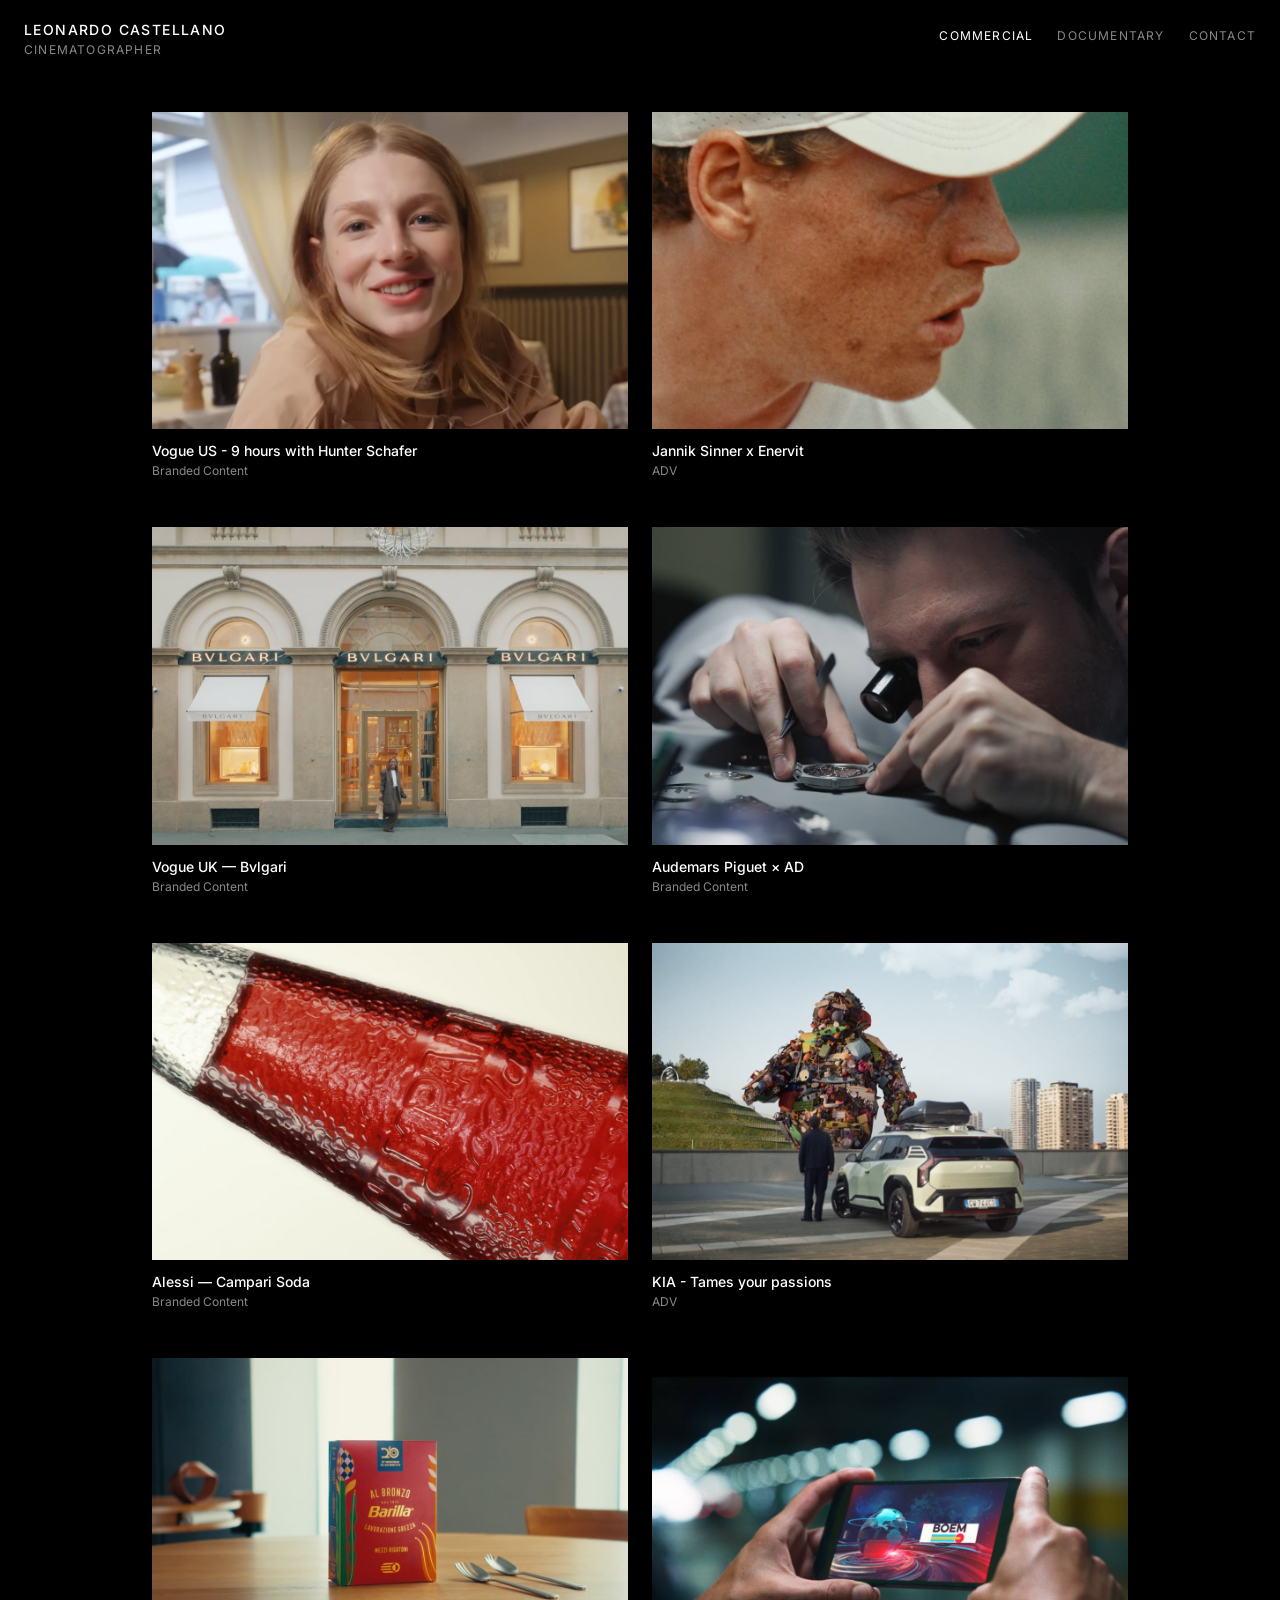
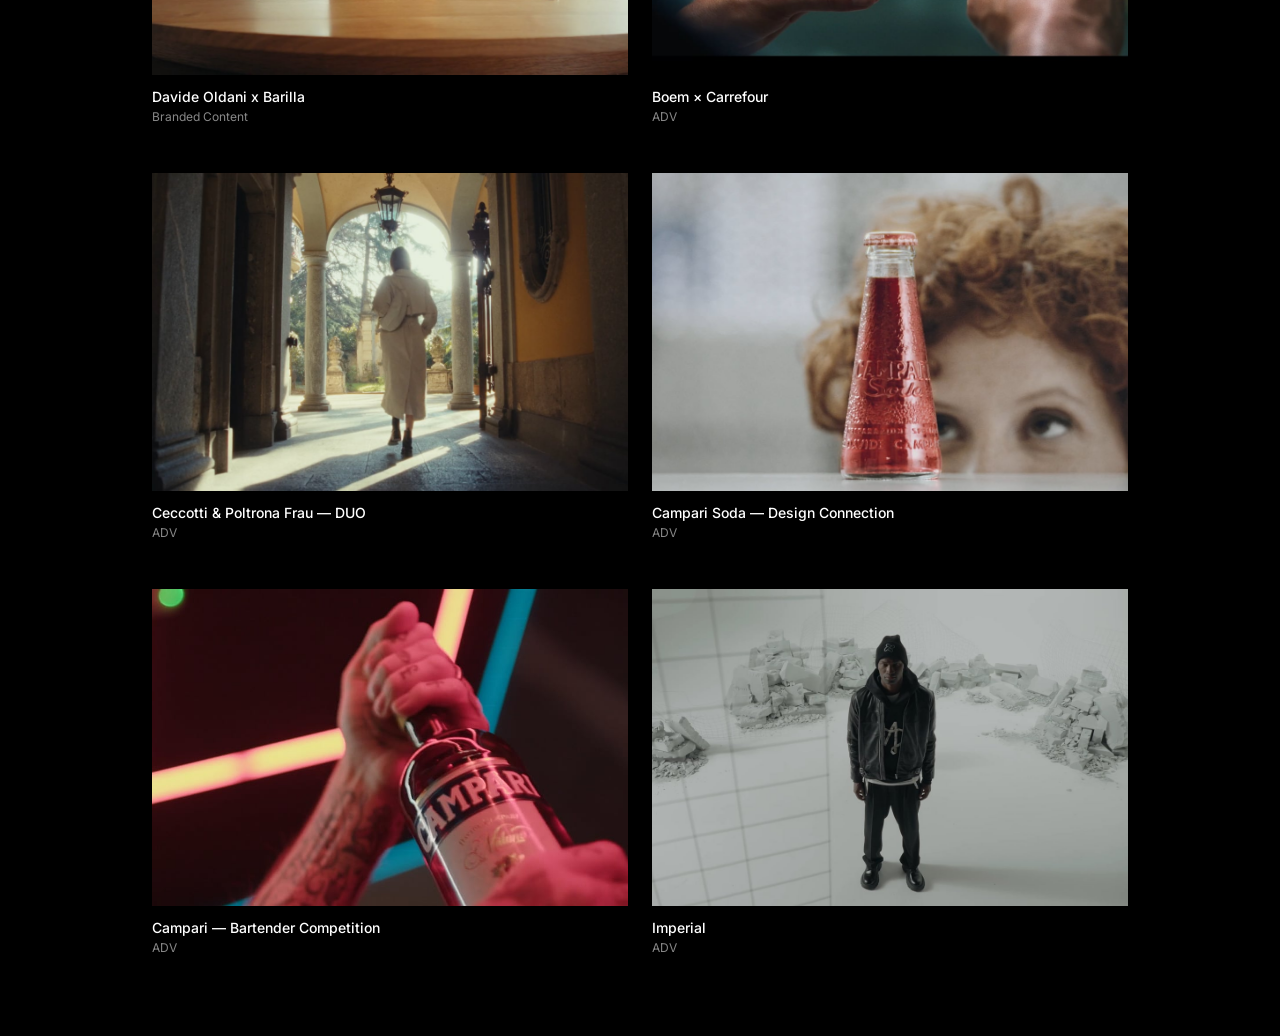
==== commit 27cec34b: "deploy: 2117b9ee048dc2f9c4317aa488b8277b40119dd4 bambooflags/leonardocastellano-source@2117b9ee048dc" ====
--- a/index.html
+++ b/index.html
@@ -2,4 +2,4 @@
 Leonardo Castellano
 </a> <span class="block text-xs uppercase tracking-widest text-(--color-muted) mt-0.5">
 cinematographer
-</span> </div> <!-- Desktop links --> <ul class="hidden sm:flex gap-6 items-center mt-0.5"> <li> <a href="/" class="text-xs uppercase tracking-widest transition-colors text-(--color-text)"> Commercial </a> </li><li> <a href="/documentary" class="text-xs uppercase tracking-widest transition-colors text-(--color-muted) hover:text-(--color-text)"> Documentary </a> </li><li> <a href="/stills" class="text-xs uppercase tracking-widest transition-colors text-(--color-muted) hover:text-(--color-text)"> Stills </a> </li><li> <a href="/contact" class="text-xs uppercase tracking-widest transition-colors text-(--color-muted) hover:text-(--color-text)"> Contact </a> </li> </ul> <!-- Mobile hamburger --> <button id="nav-toggle" class="sm:hidden flex flex-col justify-center gap-[5px] mt-1 p-1 -mr-1" aria-label="Toggle menu"> <span id="bar1" class="block w-5 h-px bg-(--color-text) transition-all duration-200"></span> <span id="bar2" class="block w-5 h-px bg-(--color-text) transition-all duration-200"></span> <span id="bar3" class="block w-5 h-px bg-(--color-text) transition-all duration-200"></span> </button> </div> <!-- Mobile menu panel --> <div id="nav-menu" class="hidden sm:hidden px-6 pb-6"> <ul class="flex flex-col gap-5"> <li> <a href="/" class="text-xs uppercase tracking-widest transition-colors text-(--color-text)"> Commercial </a> </li><li> <a href="/documentary" class="text-xs uppercase tracking-widest transition-colors text-(--color-muted) hover:text-(--color-text)"> Documentary </a> </li><li> <a href="/stills" class="text-xs uppercase tracking-widest transition-colors text-(--color-muted) hover:text-(--color-text)"> Stills </a> </li><li> <a href="/contact" class="text-xs uppercase tracking-widest transition-colors text-(--color-muted) hover:text-(--color-text)"> Contact </a> </li> </ul> </div> </nav> <script type="module">const c=document.getElementById("nav-toggle"),t=document.getElementById("nav-menu"),e=document.getElementById("bar1"),s=document.getElementById("bar2"),a=document.getElementById("bar3");c?.addEventListener("click",()=>{const n=!t?.classList.contains("hidden");t?.classList.toggle("hidden"),n?(e?.classList.remove("translate-y-[6px]","rotate-45"),s?.classList.remove("opacity-0"),a?.classList.remove("-translate-y-[6px]","-rotate-45")):(e?.classList.add("translate-y-[6px]","rotate-45"),s?.classList.add("opacity-0"),a?.classList.add("-translate-y-[6px]","-rotate-45"))});</script> <main class="pt-28 px-6 pb-20 max-w-5xl mx-auto"> <div class="grid grid-cols-1 md:grid-cols-2 gap-x-6 gap-y-12"> <article class="group cursor-pointer" data-vimeo="885307646"> <div class="w-full overflow-hidden bg-(--color-placeholder)" style="aspect-ratio: 3/2;"> <img src="/images/vimeo_885307646.jpg" alt="Vogue US - 9 hours with Hunter Schafer" class="w-full h-full object-cover transition-opacity duration-300 group-hover:opacity-80"> </div> <div class="mt-3"> <p class="text-sm font-medium text-(--color-text)">Vogue US - 9 hours with Hunter Schafer</p> <p class="text-xs text-(--color-muted) mt-0.5">Branded Content</p> </div> </article><article class="group cursor-pointer" data-vimeo="1167198374"> <div class="w-full overflow-hidden bg-(--color-placeholder)" style="aspect-ratio: 3/2;"> <img src="/images/vimeo_1167198374.jpg" alt="Jannik Sinner x Enervit" class="w-full h-full object-cover transition-opacity duration-300 group-hover:opacity-80"> </div> <div class="mt-3"> <p class="text-sm font-medium text-(--color-text)">Jannik Sinner x Enervit</p> <p class="text-xs text-(--color-muted) mt-0.5">ADV</p> </div> </article><article class="group cursor-pointer" data-vimeo="1166902913"> <div class="w-full overflow-hidden bg-(--color-placeholder)" style="aspect-ratio: 3/2;"> <img src="/images/vimeo_1166902913.jpg" alt="Vogue UK — Bvlgari" class="w-full h-full object-cover transition-opacity duration-300 group-hover:opacity-80"> </div> <div class="mt-3"> <p class="text-sm font-medium text-(--color-text)">Vogue UK — Bvlgari</p> <p class="text-xs text-(--color-muted) mt-0.5">Branded Content</p> </div> </article><article class="group cursor-pointer" data-vimeo="969770645"> <div class="w-full overflow-hidden bg-(--color-placeholder)" style="aspect-ratio: 3/2;"> <img src="/images/vimeo_969770645.jpg" alt="Audemars Piguet × AD" class="w-full h-full object-cover transition-opacity duration-300 group-hover:opacity-80"> </div> <div class="mt-3"> <p class="text-sm font-medium text-(--color-text)">Audemars Piguet × AD</p> <p class="text-xs text-(--color-muted) mt-0.5">Branded Content</p> </div> </article><article class="group cursor-pointer" data-vimeo="793425584"> <div class="w-full overflow-hidden bg-(--color-placeholder)" style="aspect-ratio: 3/2;"> <img src="/images/vimeo_793425584.jpg" alt="Alessi — Campari Soda" class="w-full h-full object-cover transition-opacity duration-300 group-hover:opacity-80"> </div> <div class="mt-3"> <p class="text-sm font-medium text-(--color-text)">Alessi — Campari Soda</p> <p class="text-xs text-(--color-muted) mt-0.5">Branded Content</p> </div> </article><article class="group cursor-pointer" data-vimeo="1167204986"> <div class="w-full overflow-hidden bg-(--color-placeholder)" style="aspect-ratio: 3/2;"> <img src="/images/vimeo_1167204986.jpg" alt="KIA - Tames your passions" class="w-full h-full object-cover transition-opacity duration-300 group-hover:opacity-80"> </div> <div class="mt-3"> <p class="text-sm font-medium text-(--color-text)">KIA - Tames your passions</p> <p class="text-xs text-(--color-muted) mt-0.5">ADV</p> </div> </article><article class="group cursor-pointer" data-vimeo="885730419"> <div class="w-full overflow-hidden bg-(--color-placeholder)" style="aspect-ratio: 3/2;"> <img src="/images/vimeo_885730419.jpg" alt="Davide Oldani x Barilla" class="w-full h-full object-cover transition-opacity duration-300 group-hover:opacity-80"> </div> <div class="mt-3"> <p class="text-sm font-medium text-(--color-text)">Davide Oldani x Barilla</p> <p class="text-xs text-(--color-muted) mt-0.5">Branded Content</p> </div> </article><article class="group cursor-pointer" data-vimeo="1013064742"> <div class="w-full overflow-hidden bg-(--color-placeholder)" style="aspect-ratio: 3/2;"> <img src="/images/vimeo_1013064742.jpg" alt="Boem × Carrefour" class="w-full h-full object-cover transition-opacity duration-300 group-hover:opacity-80"> </div> <div class="mt-3"> <p class="text-sm font-medium text-(--color-text)">Boem × Carrefour</p> <p class="text-xs text-(--color-muted) mt-0.5">ADV</p> </div> </article><article class="group cursor-pointer" data-vimeo="822110959"> <div class="w-full overflow-hidden bg-(--color-placeholder)" style="aspect-ratio: 3/2;"> <img src="/images/vimeo_822110959.jpg" alt="Ceccotti &#38; Poltrona Frau — DUO" class="w-full h-full object-cover transition-opacity duration-300 group-hover:opacity-80"> </div> <div class="mt-3"> <p class="text-sm font-medium text-(--color-text)">Ceccotti &amp; Poltrona Frau — DUO</p> <p class="text-xs text-(--color-muted) mt-0.5">ADV</p> </div> </article><article class="group cursor-pointer" data-vimeo="500476100"> <div class="w-full overflow-hidden bg-(--color-placeholder)" style="aspect-ratio: 3/2;"> <img src="/images/vimeo_500476100.jpg" alt="Campari Soda — Design Connection" class="w-full h-full object-cover transition-opacity duration-300 group-hover:opacity-80"> </div> <div class="mt-3"> <p class="text-sm font-medium text-(--color-text)">Campari Soda — Design Connection</p> <p class="text-xs text-(--color-muted) mt-0.5">ADV</p> </div> </article><article class="group cursor-pointer" data-vimeo="829504361"> <div class="w-full overflow-hidden bg-(--color-placeholder)" style="aspect-ratio: 3/2;"> <img src="/images/vimeo_829504361.jpg" alt="Campari — Bartender Competition" class="w-full h-full object-cover transition-opacity duration-300 group-hover:opacity-80"> </div> <div class="mt-3"> <p class="text-sm font-medium text-(--color-text)">Campari — Bartender Competition</p> <p class="text-xs text-(--color-muted) mt-0.5">ADV</p> </div> </article><article class="group cursor-pointer" data-vimeo="1019816028"> <div class="w-full overflow-hidden bg-(--color-placeholder)" style="aspect-ratio: 3/2;"> <img src="/images/vimeo_1019816028.jpg" alt="Imperial" class="w-full h-full object-cover transition-opacity duration-300 group-hover:opacity-80"> </div> <div class="mt-3"> <p class="text-sm font-medium text-(--color-text)">Imperial</p> <p class="text-xs text-(--color-muted) mt-0.5">ADV</p> </div> </article> </div> </main>  <div id="lightbox" class="fixed inset-0 z-[200] flex items-center justify-center bg-black/95 opacity-0 pointer-events-none transition-opacity duration-300" role="dialog" aria-modal="true" aria-label="Video player"> <button id="lightbox-close" class="absolute top-5 right-6 text-2xl leading-none text-white/50 hover:text-white transition-colors" aria-label="Close">✕</button> <div class="w-[90vw] max-w-4xl" style="aspect-ratio: 16/9;"> <iframe id="lightbox-iframe" class="w-full h-full" frameborder="0" allow="autoplay; fullscreen; picture-in-picture" allowfullscreen></iframe> </div> </div> <script type="module">const o=document.getElementById("lightbox"),c=document.getElementById("lightbox-iframe"),d=document.getElementById("lightbox-close");function s(e){c.src=e,o.classList.remove("opacity-0","pointer-events-none"),document.body.style.overflow="hidden"}function n(){o.classList.add("opacity-0","pointer-events-none"),c.src="",document.body.style.overflow=""}d?.addEventListener("click",n);o.addEventListener("click",e=>{e.target===o&&n()});document.addEventListener("keydown",e=>{e.key==="Escape"&&n()});document.querySelectorAll("[data-vimeo]").forEach(e=>{e.addEventListener("click",()=>{const t=e.dataset.vimeo,i=e.dataset.vimeoHash;if(t){const a=i?`&h=${i}`:"";s(`https://player.vimeo.com/video/${t}?autoplay=1${a}&color=ffffff&title=0&byline=0&portrait=0`)}})});document.querySelectorAll("[data-youtube]").forEach(e=>{e.addEventListener("click",()=>{const t=e.dataset.youtube;t&&s(`https://www.youtube.com/embed/${t}?autoplay=1`)})});</script> </body></html>+</span> </div> <!-- Desktop links --> <ul class="hidden sm:flex gap-6 items-center mt-0.5"> <li> <a href="/" class="text-xs uppercase tracking-widest transition-colors text-(--color-text)"> Commercial </a> </li><li> <a href="/documentary" class="text-xs uppercase tracking-widest transition-colors text-(--color-muted) hover:text-(--color-text)"> Documentary </a> </li><li> <a href="/contact" class="text-xs uppercase tracking-widest transition-colors text-(--color-muted) hover:text-(--color-text)"> Contact </a> </li> </ul> <!-- Mobile hamburger --> <button id="nav-toggle" class="sm:hidden flex flex-col justify-center gap-[5px] mt-1 p-1 -mr-1" aria-label="Toggle menu"> <span id="bar1" class="block w-5 h-px bg-(--color-text) transition-all duration-200"></span> <span id="bar2" class="block w-5 h-px bg-(--color-text) transition-all duration-200"></span> <span id="bar3" class="block w-5 h-px bg-(--color-text) transition-all duration-200"></span> </button> </div> <!-- Mobile menu panel --> <div id="nav-menu" class="hidden sm:hidden px-6 pb-6"> <ul class="flex flex-col gap-5"> <li> <a href="/" class="text-xs uppercase tracking-widest transition-colors text-(--color-text)"> Commercial </a> </li><li> <a href="/documentary" class="text-xs uppercase tracking-widest transition-colors text-(--color-muted) hover:text-(--color-text)"> Documentary </a> </li><li> <a href="/contact" class="text-xs uppercase tracking-widest transition-colors text-(--color-muted) hover:text-(--color-text)"> Contact </a> </li> </ul> </div> </nav> <script type="module">const c=document.getElementById("nav-toggle"),t=document.getElementById("nav-menu"),e=document.getElementById("bar1"),s=document.getElementById("bar2"),a=document.getElementById("bar3");c?.addEventListener("click",()=>{const n=!t?.classList.contains("hidden");t?.classList.toggle("hidden"),n?(e?.classList.remove("translate-y-[6px]","rotate-45"),s?.classList.remove("opacity-0"),a?.classList.remove("-translate-y-[6px]","-rotate-45")):(e?.classList.add("translate-y-[6px]","rotate-45"),s?.classList.add("opacity-0"),a?.classList.add("-translate-y-[6px]","-rotate-45"))});</script> <main class="pt-28 px-6 pb-20 max-w-5xl mx-auto"> <div class="grid grid-cols-1 md:grid-cols-2 gap-x-6 gap-y-12"> <article class="group cursor-pointer" data-vimeo="885307646"> <div class="w-full overflow-hidden bg-(--color-placeholder)" style="aspect-ratio: 3/2;"> <img src="/images/vimeo_885307646.jpg" alt="Vogue US - 9 hours with Hunter Schafer" class="w-full h-full object-cover transition-opacity duration-300 group-hover:opacity-80"> </div> <div class="mt-3"> <p class="text-sm font-medium text-(--color-text)">Vogue US - 9 hours with Hunter Schafer</p> <p class="text-xs text-(--color-muted) mt-0.5">Branded Content</p> </div> </article><article class="group cursor-pointer" data-vimeo="1167198374"> <div class="w-full overflow-hidden bg-(--color-placeholder)" style="aspect-ratio: 3/2;"> <img src="/images/vimeo_1167198374.jpg" alt="Jannik Sinner x Enervit" class="w-full h-full object-cover transition-opacity duration-300 group-hover:opacity-80"> </div> <div class="mt-3"> <p class="text-sm font-medium text-(--color-text)">Jannik Sinner x Enervit</p> <p class="text-xs text-(--color-muted) mt-0.5">ADV</p> </div> </article><article class="group cursor-pointer" data-vimeo="1166902913"> <div class="w-full overflow-hidden bg-(--color-placeholder)" style="aspect-ratio: 3/2;"> <img src="/images/vimeo_1166902913.jpg" alt="Vogue UK — Bvlgari" class="w-full h-full object-cover transition-opacity duration-300 group-hover:opacity-80"> </div> <div class="mt-3"> <p class="text-sm font-medium text-(--color-text)">Vogue UK — Bvlgari</p> <p class="text-xs text-(--color-muted) mt-0.5">Branded Content</p> </div> </article><article class="group cursor-pointer" data-vimeo="969770645"> <div class="w-full overflow-hidden bg-(--color-placeholder)" style="aspect-ratio: 3/2;"> <img src="/images/vimeo_969770645.jpg" alt="Audemars Piguet × AD" class="w-full h-full object-cover transition-opacity duration-300 group-hover:opacity-80"> </div> <div class="mt-3"> <p class="text-sm font-medium text-(--color-text)">Audemars Piguet × AD</p> <p class="text-xs text-(--color-muted) mt-0.5">Branded Content</p> </div> </article><article class="group cursor-pointer" data-vimeo="793425584"> <div class="w-full overflow-hidden bg-(--color-placeholder)" style="aspect-ratio: 3/2;"> <img src="/images/vimeo_793425584.jpg" alt="Alessi — Campari Soda" class="w-full h-full object-cover transition-opacity duration-300 group-hover:opacity-80"> </div> <div class="mt-3"> <p class="text-sm font-medium text-(--color-text)">Alessi — Campari Soda</p> <p class="text-xs text-(--color-muted) mt-0.5">Branded Content</p> </div> </article><article class="group cursor-pointer" data-vimeo="1167204986"> <div class="w-full overflow-hidden bg-(--color-placeholder)" style="aspect-ratio: 3/2;"> <img src="/images/vimeo_1167204986.jpg" alt="KIA - Tames your passions" class="w-full h-full object-cover transition-opacity duration-300 group-hover:opacity-80"> </div> <div class="mt-3"> <p class="text-sm font-medium text-(--color-text)">KIA - Tames your passions</p> <p class="text-xs text-(--color-muted) mt-0.5">ADV</p> </div> </article><article class="group cursor-pointer" data-vimeo="885730419"> <div class="w-full overflow-hidden bg-(--color-placeholder)" style="aspect-ratio: 3/2;"> <img src="/images/vimeo_885730419.jpg" alt="Davide Oldani x Barilla" class="w-full h-full object-cover transition-opacity duration-300 group-hover:opacity-80"> </div> <div class="mt-3"> <p class="text-sm font-medium text-(--color-text)">Davide Oldani x Barilla</p> <p class="text-xs text-(--color-muted) mt-0.5">Branded Content</p> </div> </article><article class="group cursor-pointer" data-vimeo="1013064742"> <div class="w-full overflow-hidden bg-(--color-placeholder)" style="aspect-ratio: 3/2;"> <img src="/images/vimeo_1013064742.jpg" alt="Boem × Carrefour" class="w-full h-full object-cover transition-opacity duration-300 group-hover:opacity-80"> </div> <div class="mt-3"> <p class="text-sm font-medium text-(--color-text)">Boem × Carrefour</p> <p class="text-xs text-(--color-muted) mt-0.5">ADV</p> </div> </article><article class="group cursor-pointer" data-vimeo="822110959"> <div class="w-full overflow-hidden bg-(--color-placeholder)" style="aspect-ratio: 3/2;"> <img src="/images/vimeo_822110959.jpg" alt="Ceccotti &#38; Poltrona Frau — DUO" class="w-full h-full object-cover transition-opacity duration-300 group-hover:opacity-80"> </div> <div class="mt-3"> <p class="text-sm font-medium text-(--color-text)">Ceccotti &amp; Poltrona Frau — DUO</p> <p class="text-xs text-(--color-muted) mt-0.5">ADV</p> </div> </article><article class="group cursor-pointer" data-vimeo="500476100"> <div class="w-full overflow-hidden bg-(--color-placeholder)" style="aspect-ratio: 3/2;"> <img src="/images/vimeo_500476100.jpg" alt="Campari Soda — Design Connection" class="w-full h-full object-cover transition-opacity duration-300 group-hover:opacity-80"> </div> <div class="mt-3"> <p class="text-sm font-medium text-(--color-text)">Campari Soda — Design Connection</p> <p class="text-xs text-(--color-muted) mt-0.5">ADV</p> </div> </article><article class="group cursor-pointer" data-vimeo="829504361"> <div class="w-full overflow-hidden bg-(--color-placeholder)" style="aspect-ratio: 3/2;"> <img src="/images/vimeo_829504361.jpg" alt="Campari — Bartender Competition" class="w-full h-full object-cover transition-opacity duration-300 group-hover:opacity-80"> </div> <div class="mt-3"> <p class="text-sm font-medium text-(--color-text)">Campari — Bartender Competition</p> <p class="text-xs text-(--color-muted) mt-0.5">ADV</p> </div> </article><article class="group cursor-pointer" data-vimeo="1019816028"> <div class="w-full overflow-hidden bg-(--color-placeholder)" style="aspect-ratio: 3/2;"> <img src="/images/vimeo_1019816028.jpg" alt="Imperial" class="w-full h-full object-cover transition-opacity duration-300 group-hover:opacity-80"> </div> <div class="mt-3"> <p class="text-sm font-medium text-(--color-text)">Imperial</p> <p class="text-xs text-(--color-muted) mt-0.5">ADV</p> </div> </article> </div> </main>  <div id="lightbox" class="fixed inset-0 z-[200] flex items-center justify-center bg-black/95 opacity-0 pointer-events-none transition-opacity duration-300" role="dialog" aria-modal="true" aria-label="Video player"> <button id="lightbox-close" class="absolute top-5 right-6 text-2xl leading-none text-white/50 hover:text-white transition-colors" aria-label="Close">✕</button> <div class="w-[90vw] max-w-4xl" style="aspect-ratio: 16/9;"> <iframe id="lightbox-iframe" class="w-full h-full" frameborder="0" allow="autoplay; fullscreen; picture-in-picture" allowfullscreen></iframe> </div> </div> <script type="module">const o=document.getElementById("lightbox"),c=document.getElementById("lightbox-iframe"),d=document.getElementById("lightbox-close");function s(e){c.src=e,o.classList.remove("opacity-0","pointer-events-none"),document.body.style.overflow="hidden"}function n(){o.classList.add("opacity-0","pointer-events-none"),c.src="",document.body.style.overflow=""}d?.addEventListener("click",n);o.addEventListener("click",e=>{e.target===o&&n()});document.addEventListener("keydown",e=>{e.key==="Escape"&&n()});document.querySelectorAll("[data-vimeo]").forEach(e=>{e.addEventListener("click",()=>{const t=e.dataset.vimeo,i=e.dataset.vimeoHash;if(t){const a=i?`&h=${i}`:"";s(`https://player.vimeo.com/video/${t}?autoplay=1${a}&color=ffffff&title=0&byline=0&portrait=0`)}})});document.querySelectorAll("[data-youtube]").forEach(e=>{e.addEventListener("click",()=>{const t=e.dataset.youtube;t&&s(`https://www.youtube.com/embed/${t}?autoplay=1`)})});</script> </body></html>
